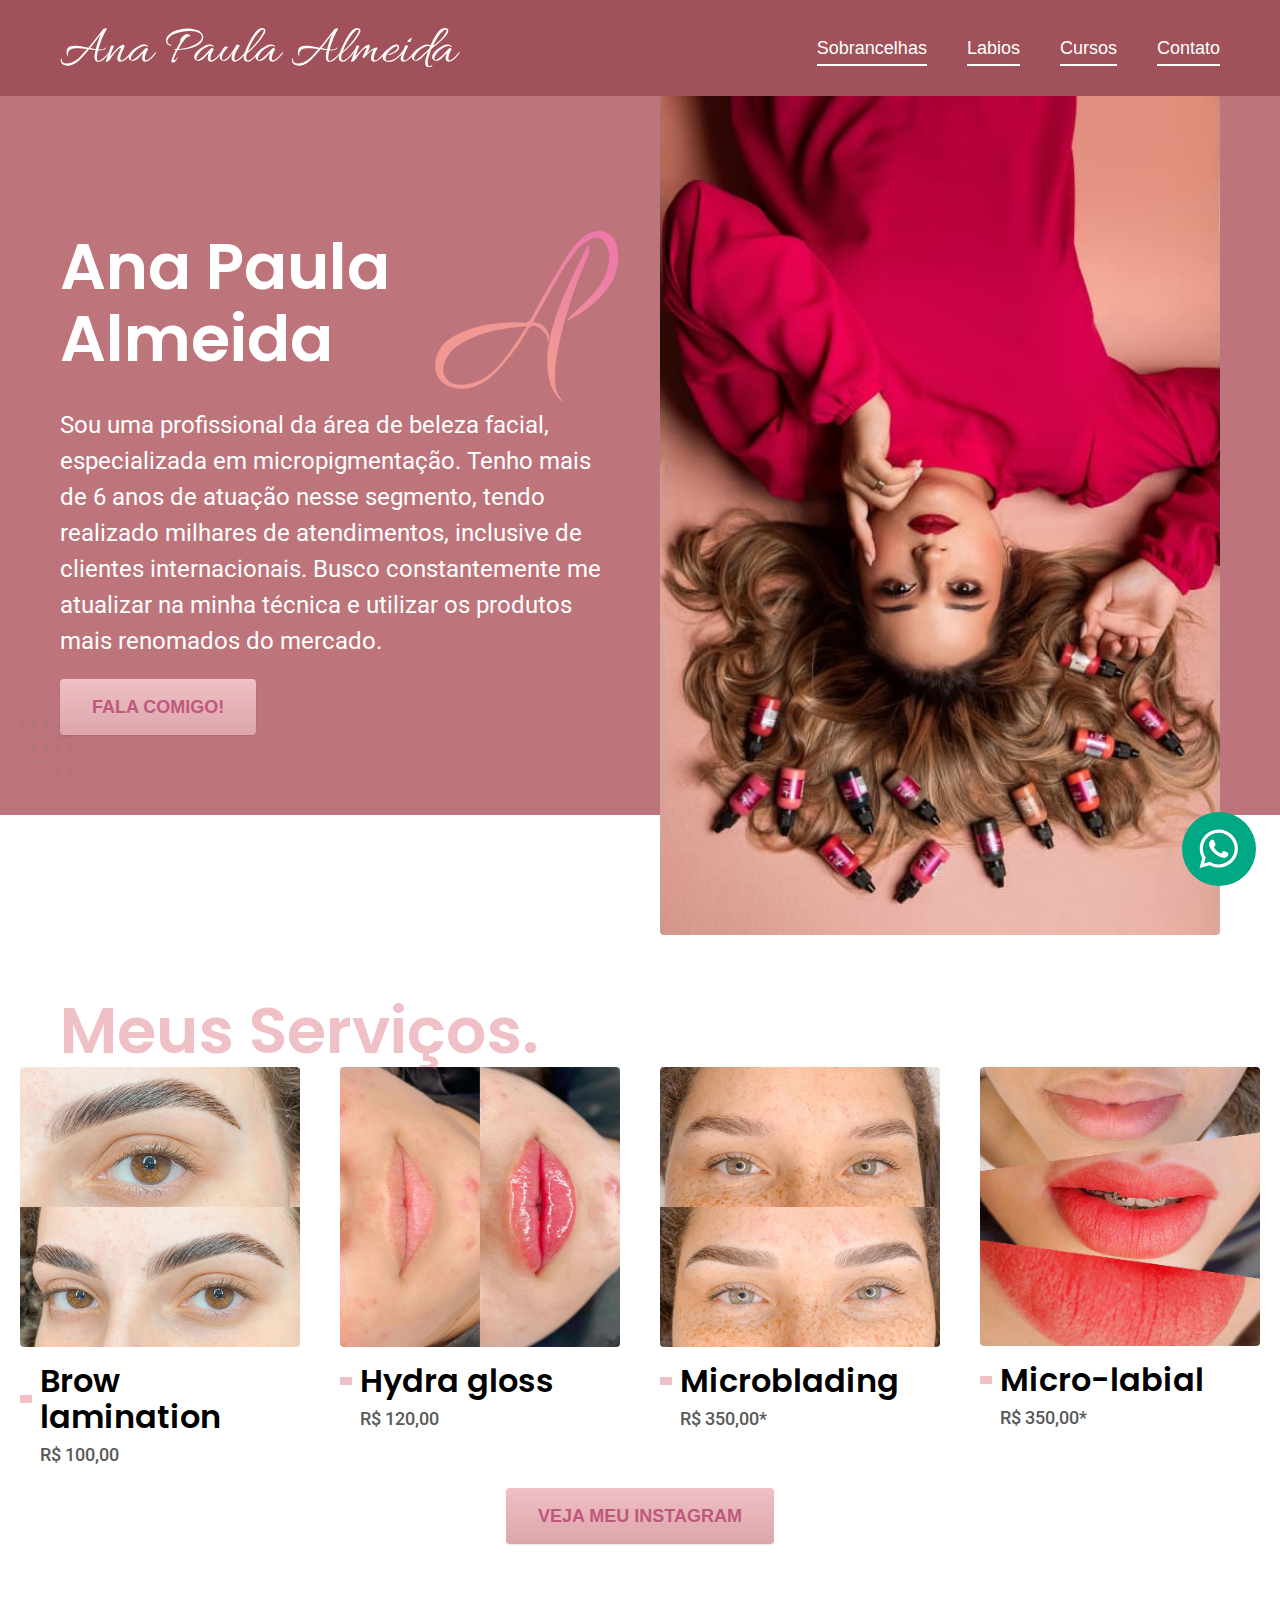
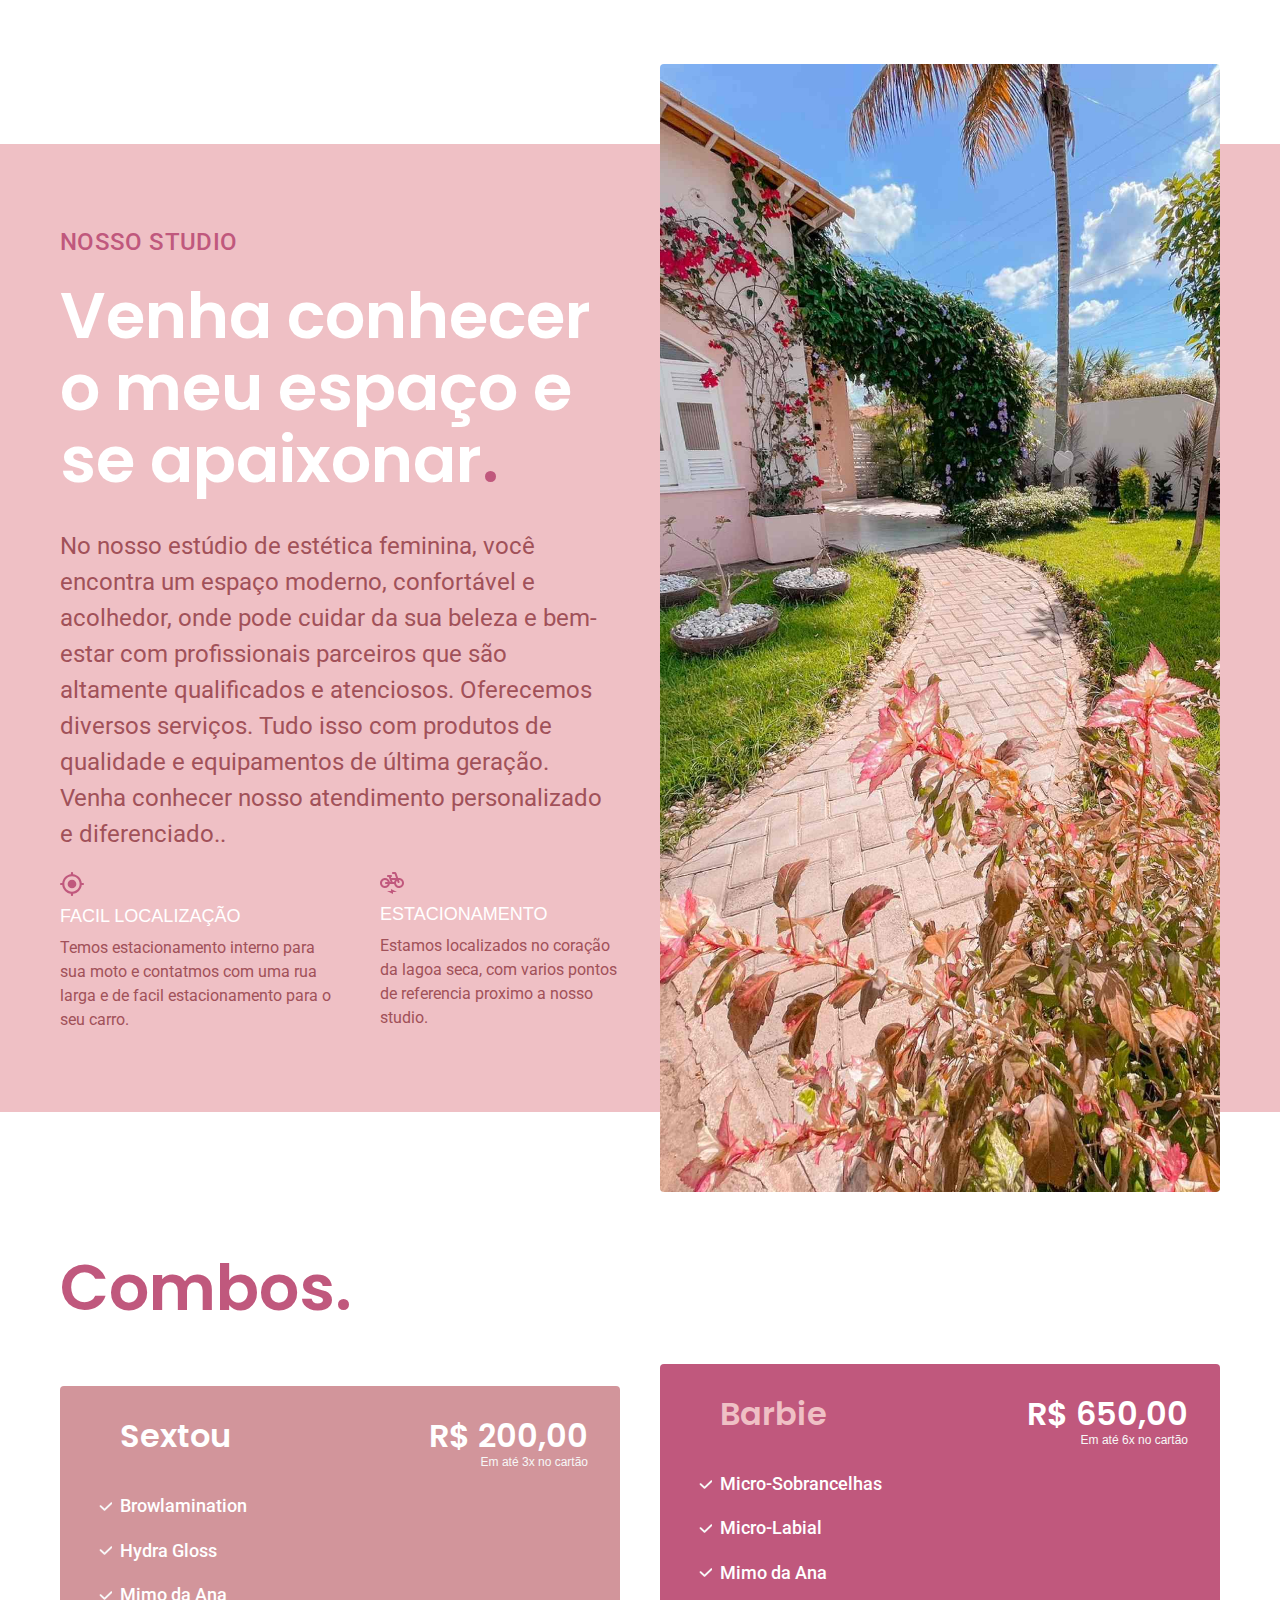
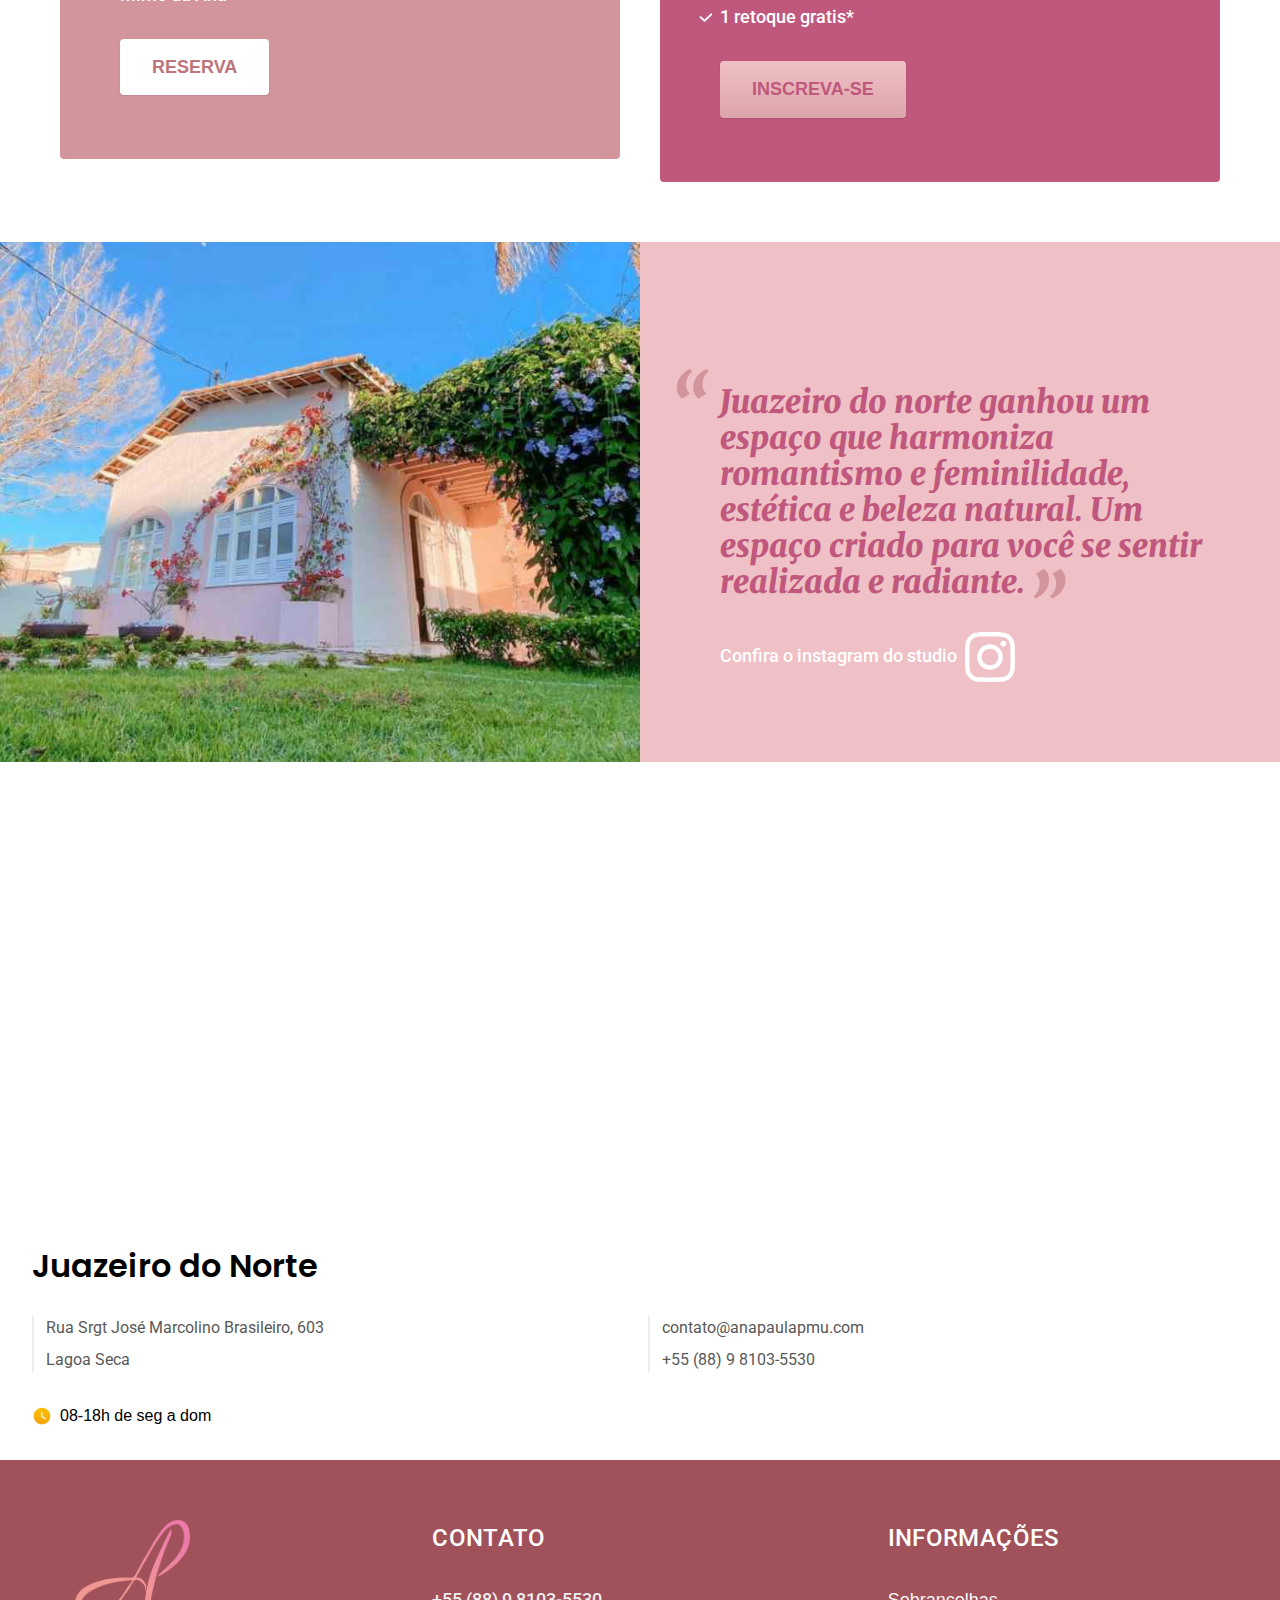
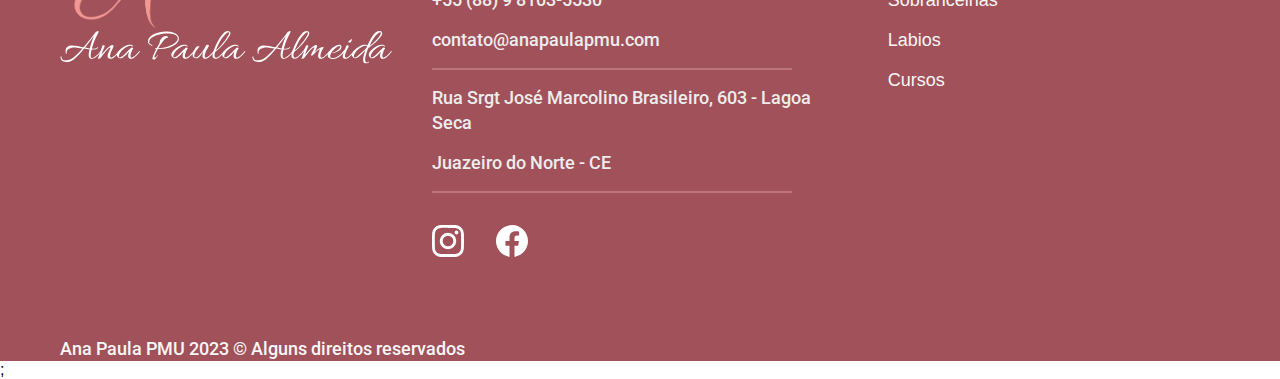
==== index.html @ c2f1a5bd "correção ortografica" ====
<!DOCTYPE html>
<html lang="pt-br">

<head>
    <meta charset="UTF-8">
    <meta name="viewport" content="width=device-width, initial-scale=1.0">
    <title>Ana Paula | PMU ARTIST</title>
    <meta name="description" content="Profissional de estetica e micropgimentação">


    <!-- estilos -->
    <link rel="shortcut icon" href="./logo2.png" type="image/x-icon">
    <link rel="preload" href="./css/style.css" as="style">
    <link rel="stylesheet" href="./css/style.css">

    <script>document.documentElement.classList.add('js')</script>
</head>

<body id="home">
    <header class="header-bg">
        <div class="header interface">
            <a href="./">
                <img src="./img/ana-paula-almeida.svg" width="400" height="100" alt="logo">
            </a>

            <nav aria-label="primaria">
                <ul class="header-menu font-1-m cor-0">
                    <li><a href="./">Sobrancelhas</a></li>
                    <li><a href="./">Labios</a></li>
                    <li><a href="./">Cursos</a></li>
                    <li><a href="./">Contato</a></li>
                </ul>
            </nav>
        </div>
    </header>

    <main class="introducao-bg">
        <div class="introducao interface">
            <div class="introducao-conteudo">
                <div class="container-h1-logo">
                    <h1 class="font-1-xxl .fadeInDown" data-anime="200">Ana Paula Almeida</h1>
                    <div class="logo-introducao">
                        <img src="./img/fotos/logo2.png" width="136" height="32" alt="logo">
                    </div>
                </div>
                <p class="font-2-l .fadeInDown" data-anime="400">Sou uma profissional da área de beleza facial,
                    especializada em micropigmentação. Tenho mais de 6 anos de atuação nesse segmento, tendo realizado
                    milhares de atendimentos, inclusive de clientes internacionais. Busco constantemente me atualizar na
                    minha técnica e utilizar os produtos mais renomados do mercado.</p>
                <a class="btn-style-1 .fadeInDown"
                    href="https://api.whatsapp.com/send?phone=+5588981035530&text=Olá%2C+Ana%21%0A%0AGostaria+de+saber+sobre..."
                    target="_blank" data-anime="600">Fala Comigo!</a>
            </div>
            <picture data-anime="800" class=".fadeInDown">

                <img src="img/fotos/img-intro.jpg" alt="bicicleta preta" width="1280" height="1600">
            </picture>
        </div>
    </main>

    <article class="bicicletas-lista">
        <h2 class="font-1-xxl interface cor-p1">Meus Serviços.</h2>

        <ul class="bicicletas-lista-items">
            <li>
                <a href="./bicicletas/magic.html">
                    <img src="./img/serviços/brow-lamination.jpg" width="920" height="1040"
                        alt="procedimento brow lamination">
                    <h3 class="font-1-xl">Brow lamination</h3>
                    <span class="font-2-m cor-8">R$ 100,00</span>
                </a>
            </li>
            <li>
                <a href="./bicicletas/nimbus.html">
                    <img src="./img/serviços/hydra-gloss.jpg" width="920" height="1040" alt="procedimento hydra-gloss">
                    <h3 class="font-1-xl">Hydra gloss</h3>
                    <span class="font-2-m cor-8">R$ 120,00</span>
                </a>
            </li>
            <li>
                <a href="./bicicletas/nebula.html">
                    <img src="./img/serviços/micro-sobrancelhas.jpg" width="920" height="1040"
                        alt="procedimento micro-sobrancelhas">
                    <h3 class="font-1-xl">Microblading</h3>
                    <span class="font-2-m cor-8">R$ 350,00*</span>
                </a>
            </li>
            <li>
                <a href="./bicicletas/nebula.html">
                    <img src="./img/serviços/micro-labial.jpg" width="920" height="1040"
                        alt="procedimento micro-labial">
                    <h3 class="font-1-xl">Micro-labial</h3>
                    <span class="font-2-m cor-8">R$ 350,00*</span>
                </a>
            </li>
        </ul>
        <a class="btn-style-1 .fadeInDown interface"
        href="https://www.instagram.com/anapaula_pmu_artist/"
        target="_blank" data-anime="600">Veja meu instagram</a>

    </article>

    <article class="espaco-bg">
        <div class="espaco interface">
            <div class="espaco-conteudo">
                <span class="font-2-l-b cor-p5">NOSSO STUDIO</span>
                <h2 class="font-1-xxl cor-0">Venha conhecer o meu espaço e se apaixonar<span class="cor-p5">.</span>
                </h2>
                <p class="font-2-l cor-p4">No nosso estúdio de estética feminina, você encontra um espaço moderno,
                    confortável e acolhedor, onde pode cuidar da sua beleza e bem-estar com profissionais parceiros que
                    são altamente qualificados e atenciosos. Oferecemos diversos serviços. Tudo isso com produtos de
                    qualidade e equipamentos de última geração. Venha conhecer nosso atendimento personalizado e
                    diferenciado..</p>

                <div class="espaco-vantagens">
                    <div>
                        <img src="img/icones/estacionamento.svg" width="24" height="24" alt="">
                        <h3 class="font-1-m cor-0">FACIL LOCALIZAÇÃO</h3>
                        <p class="font-2-s cor-p4">Temos estacionamento interno para sua moto e contatmos com uma rua
                            larga e de facil estacionamento para o seu carro.</p>
                    </div>
                    <div>
                        <img src="img/icones/localizacao.svg" width="24" height="24" alt="">
                        <h3 class="font-1-m cor-0">ESTACIONAMENTO</h3>
                        <p class="font-2-s cor-p4">Estamos localizados no coração da lagoa seca, com varios pontos de
                            referencia proximo a nosso studio.</p>
                    </div>
                </div>
            </div>

            <div class="espaco-img">
                <img src="./img/fotos/espaco.jpg" width="1200" height="1920" alt="">
            </div>
        </div>

    </article>


    <article class="">
        <div class="combos interface">
            <h2 class="font-1-xxl cor-p5">Combos.</h2>
            <div class="combos-item-1">
                <h3 class="font-1-xl cor-0">Sextou</h3>
                <span class="font-1-xl cor-0">R$ 200,00 <span class="font-1-xs cor-1">Em até 3x no cartão</span></span>
                <ul class="font-2-m cor-0">
                    <li>Browlamination</li>
                    <li>Hydra Gloss</li>
                    <li>Mimo da Ana</li>

                </ul>
                <a class="btn-style-2"
                    href="https://api.whatsapp.com/send?phone=+5588981035530&text=Oi%2C+Ana%21%0A%0AGostaria+de+reserva+o+combo+Sextou%21"
                    target="_blank">Reserva</a>
            </div>
            <div class="combos-item-2">
                <h3 class="font-1-xl cor-p1">Barbie</h3>
                <span class="font-1-xl cor-0">R$ 650,00 <span class="font-1-xs cor-1">Em até 6x no cartão</span></span>
                <ul class="font-2-m cor-0">
                    <li>Micro-Sobrancelhas</li>
                    <li>Micro-Labial</li>
                    <li>Mimo da Ana</li>
                    <li>1 retoque gratis*</li>

                </ul>
                <a class="btn-style-1" href="./orcamento.html">Inscreva-se</a>
            </div>
        </div>
    </article>

    <section class="studio" aria-label="studio">
        <div>
            <img src="./img/fotos/studio.jpg" width="1560" height="1360" alt="Casa rosa">
        </div>
        <div class="studio-conteudo">
            <blockquote class="font-1-xl cor-p5">
                <p>Juazeiro do norte ganhou um espaço que harmoniza romantismo e feminilidade, estética e beleza
                    natural. Um espaço criado para você se sentir realizada e radiante.
                </p>
                <div class="rede-social-do-estudio">
                    <span class="font-2-m cor-0">Confira o instagram do studio</span>
                    <a href="https://www.instagram.com/anapaula.beauty.studio/" target="_blank">
                        <img src="img/redes/instagram.svg" width="32" height="32" alt="">

                    </a>

                </div>
            </blockquote>
        </div>
    </section>

    <div class="localizacao">
        <iframe
            src="https://www.google.com/maps/embed?pb=!1m18!1m12!1m3!1d3957.947407313381!2d-39.32941671453021!3d-7.246826180751166!2m3!1f0!2f0!3f0!3m2!1i1024!2i768!4f13.1!3m3!1m2!1s0x7a182728729c78d%3A0x4cdc9a3bdfa60a88!2sCenter%20Miss%20Belle!5e0!3m2!1spt-BR!2sbr!4v1701208913559!5m2!1spt-BR!2sbr"
            width="100%" height="450" style="border:0;" allowfullscreen="" loading="lazy"
            referrerpolicy="no-referrer-when-downgrade"></iframe>
        <div class="lojas-conteudo">
            <h3 class="font-1-xl">Juazeiro do Norte</h3>
            <div class="lojas-dados font-2-s cor-8">
                <p>Rua Srgt José Marcolino Brasileiro, 603</p>
                <p>Lagoa Seca</p>
            </div>
            <div class="lojas-dados font-2-s cor-8">
                <a href="mailto:contato@anapaulapmu.com">contato@anapaulapmu.com</a>
                <a href="tel:+558898103-5530">+55 (88) 9 8103-5530</a>
            </div>
            <p class="loja-horario font-1-s"><img src="./img/icones/horario.svg" width="20" height="20" alt="">08-18h de
                seg a dom</p>
        </div>
    </div>


    <footer class="footer-bg">
        <div class="footer interface">
            <div>
                <img src="./img/fotos/logo2.png" width="136" height="32" alt="logo">

                <img src="./img/ana-paula-almeida.svg" width="400" height="100" alt="logo">

            </div>
            <div class="footer-contato">
                <h3 class="font-2-l-b cor-0">Contato</h3>
                <ul class="font-2-m cor-2">
                    <li><a href="tel:+558898103-5530">+55 (88) 9 8103-5530</a></li>
                    <li><a href="mailto:contato@anapaulapmu.com">contato@anapaulapmu.com</a></li>
                    <li>Rua Srgt José Marcolino Brasileiro, 603 - Lagoa Seca</li>
                    <li>Juazeiro do Norte - CE</li>
                </ul>
                <div class="footer-redes">
                    <a href="https://www.instagram.com/anapaula_pmu_artist/">
                        <img src="img/redes/instagram.svg" width="32" height="32" alt="">
                    </a>
                    <a href="/">
                        <img src="img/redes/facebook.svg" width="32" height="32" alt="">
                    </a>

                </div>
            </div>
            <div class="footer-informacoes">
                <h3 class="font-2-l-b cor-0">Informações</h3>
                <nav>
                    <ul class="font-1-m cor-1">
                        <li><a href="./">Sobrancelhas</a></li>
                        <li><a href="./">Labios</a></li>
                        <li><a href="./">Cursos</a></li>
                    </ul>
                </nav>
            </div>
            <p class=" footer-copy font-2-m cor-1">Ana Paula PMU 2023 © Alguns direitos reservados</p>
        </div>
    </footer>

    <a href="https://api.whatsapp.com/send?phone=+5588981035530&text=Olá%2C+Ana%21%0A%0AGostaria+de+saber+sobre..." class="btn-whatsapp" target="_blank">
        <img src="./img/icones/whatssapp.svg" alt="icone do whatssapp">
        <span class="tooltip-text">Agende seu horário!</span>
    </a>


    <script src="./js/plugins/simple-anime.js"></script>;
    <script src="./js/script.js"></script>
</body>

</html>
---- css/style.css ----
/* fontes */
@import url('https://fonts.googleapis.com/css2?family=Merriweather:ital,wght@1,900&display=swap');
@import url('https://fonts.googleapis.com/css2?family=Poppins:wght@400;500;600;700&family=Roboto:wght@400;500;700;900&display=swap');
@import "utilidades/tipo-grafia.css";
/* folhas de estilos */

/* ------global------- */
@import "./global/global.css";
@import "./global/header.css";
@import "global/footer.css";

/* ------utilidades------- */
@import "./utilidades/cores.css";
@import "./utilidades/componentes.css";
@import "./utilidades/titulos-pg-internas.css";
@import "./utilidades/formulario.css";
@import "./utilidades/animacao.css";

/* -----home------- */
@import "./home/introducao.css";
@import "./home/espaco.css";
@import "./home/studio.css";


/* -----bicicletas---- */
@import "./bicicletas/bicicletas-lista.css";
@import "./bicicletas/biciletas.css";

/* -----bicicleta ----- */
@import "./bicicleta/bicicleta.css";
@import "./bicicleta/seguro.css";

/*------ contato -----*/
@import "./contato/contato.css";
@import "./contato/lojas.css";

/* ------ combos ----- */
@import "./combos/combos.css";
@import "./combos/vantagens.css";
@import "./combos/perguntas.css";

/* ---temos---- */
@import "./termos/termos.css";

/* -----orçamento------ */
@import "./orcamento/orcamento.css";

/* -------------------------------------------------------- */
---- css/style.css ----
/* fontes */
@import url('https://fonts.googleapis.com/css2?family=Merriweather:ital,wght@1,900&display=swap');
@import url('https://fonts.googleapis.com/css2?family=Poppins:wght@400;500;600;700&family=Roboto:wght@400;500;700;900&display=swap');
@import "utilidades/tipo-grafia.css";
/* folhas de estilos */

/* ------global------- */
@import "./global/global.css";
@import "./global/header.css";
@import "global/footer.css";

/* ------utilidades------- */
@import "./utilidades/cores.css";
@import "./utilidades/componentes.css";
@import "./utilidades/titulos-pg-internas.css";
@import "./utilidades/formulario.css";
@import "./utilidades/animacao.css";

/* -----home------- */
@import "./home/introducao.css";
@import "./home/espaco.css";
@import "./home/studio.css";


/* -----bicicletas---- */
@import "./bicicletas/bicicletas-lista.css";
@import "./bicicletas/biciletas.css";

/* -----bicicleta ----- */
@import "./bicicleta/bicicleta.css";
@import "./bicicleta/seguro.css";

/*------ contato -----*/
@import "./contato/contato.css";
@import "./contato/lojas.css";

/* ------ combos ----- */
@import "./combos/combos.css";
@import "./combos/vantagens.css";
@import "./combos/perguntas.css";

/* ---temos---- */
@import "./termos/termos.css";

/* -----orçamento------ */
@import "./orcamento/orcamento.css";

/* -------------------------------------------------------- */
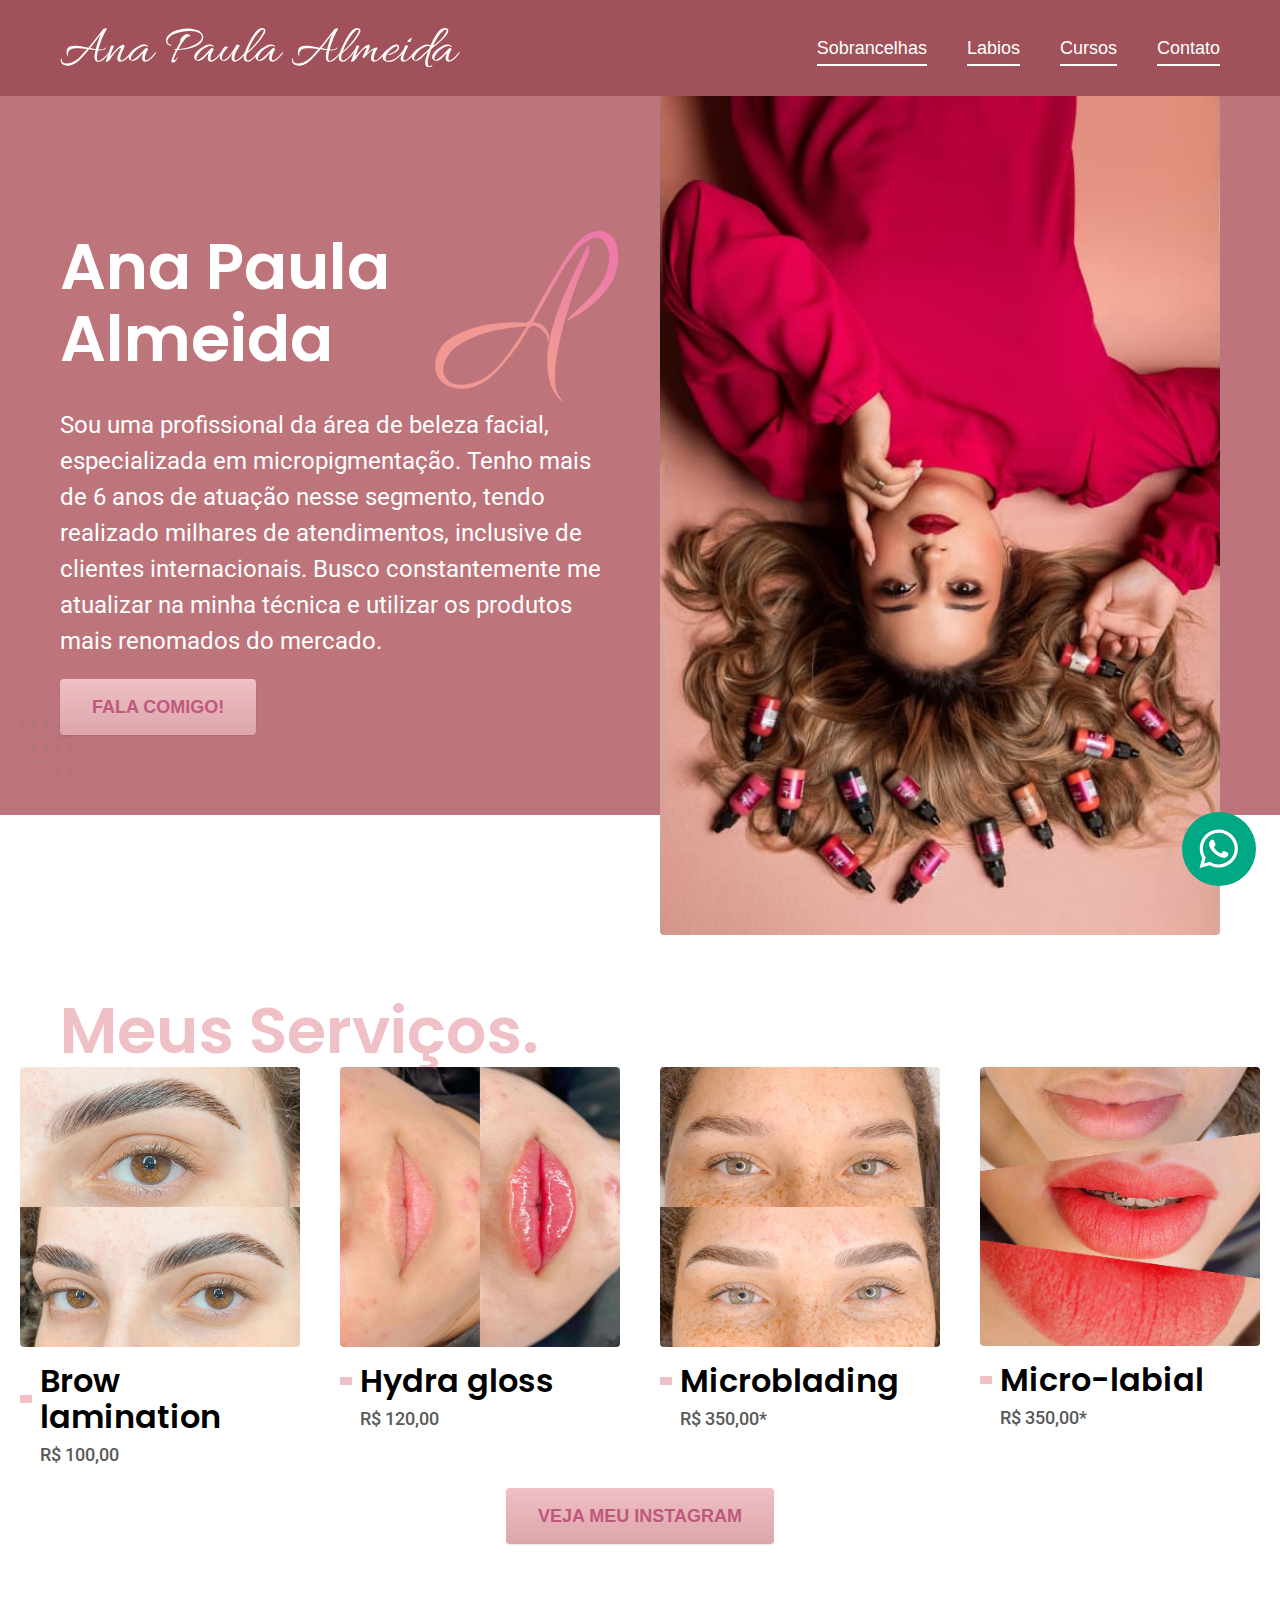
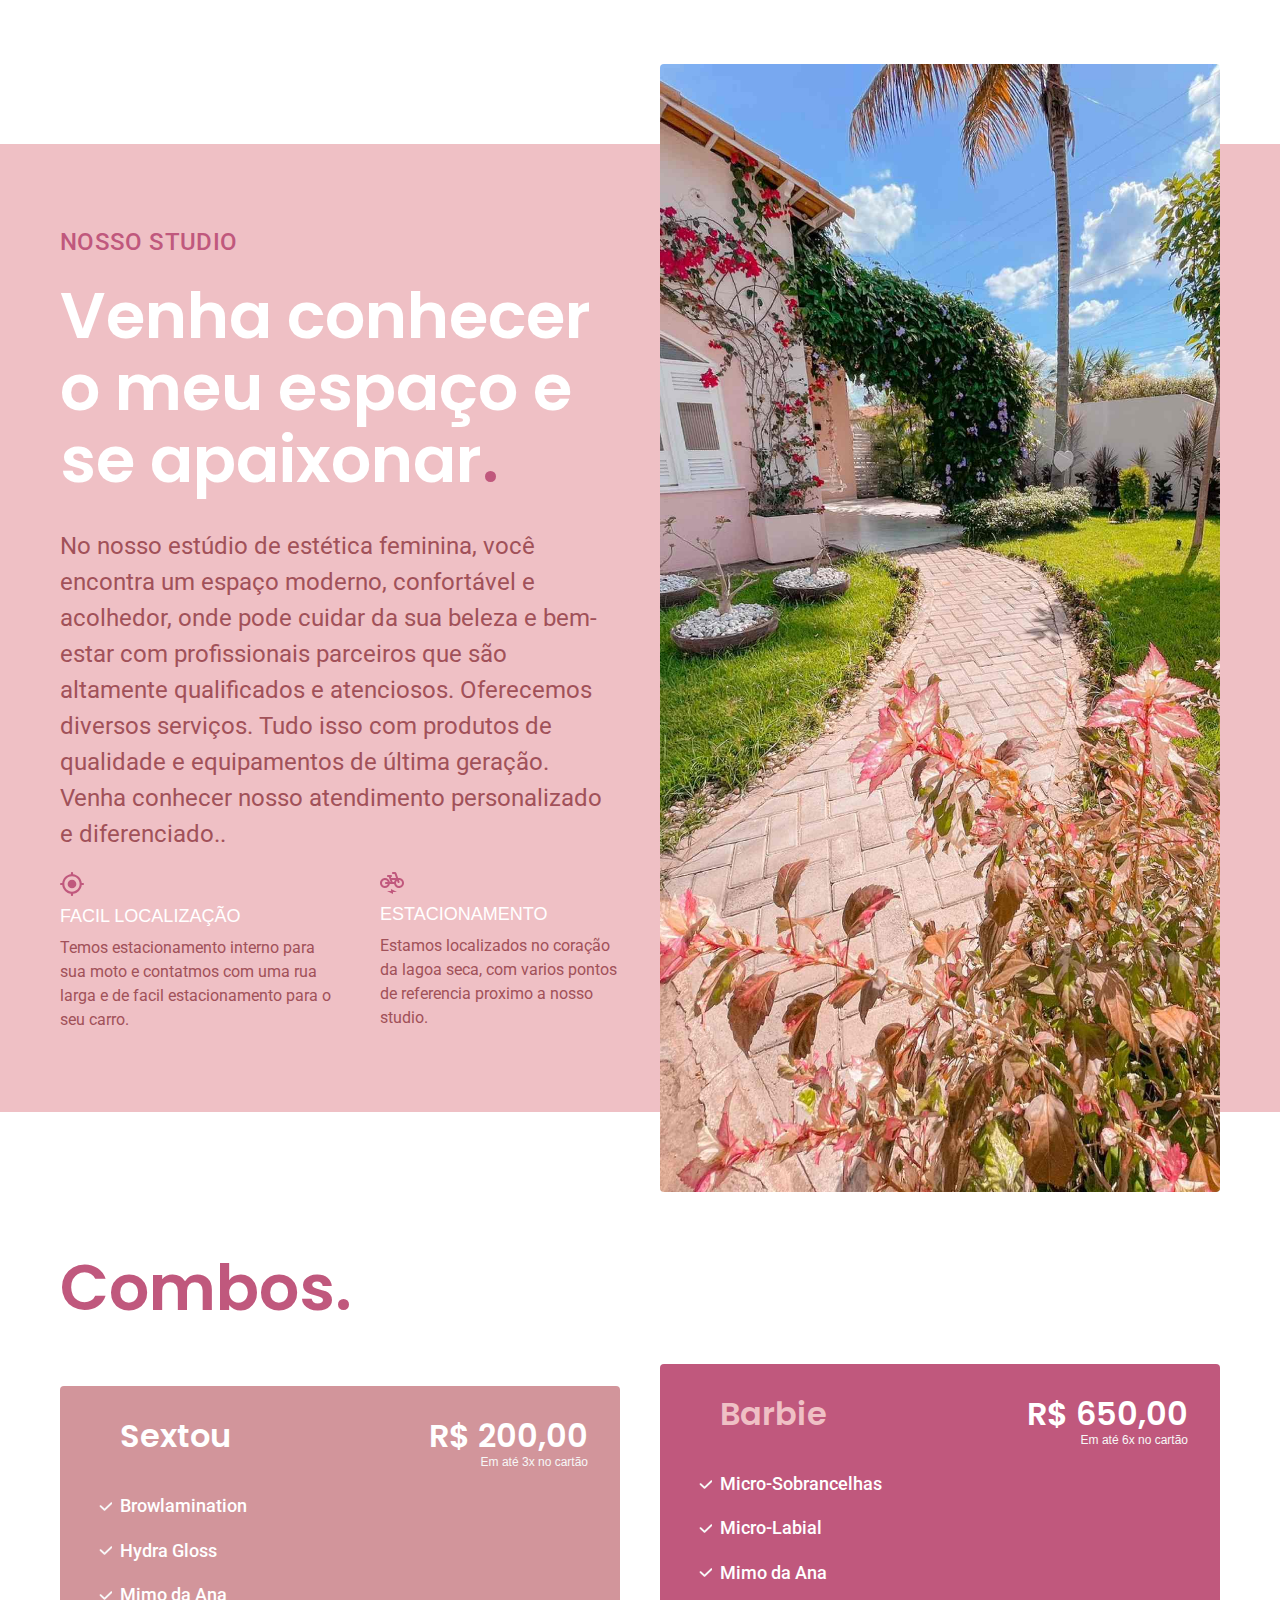
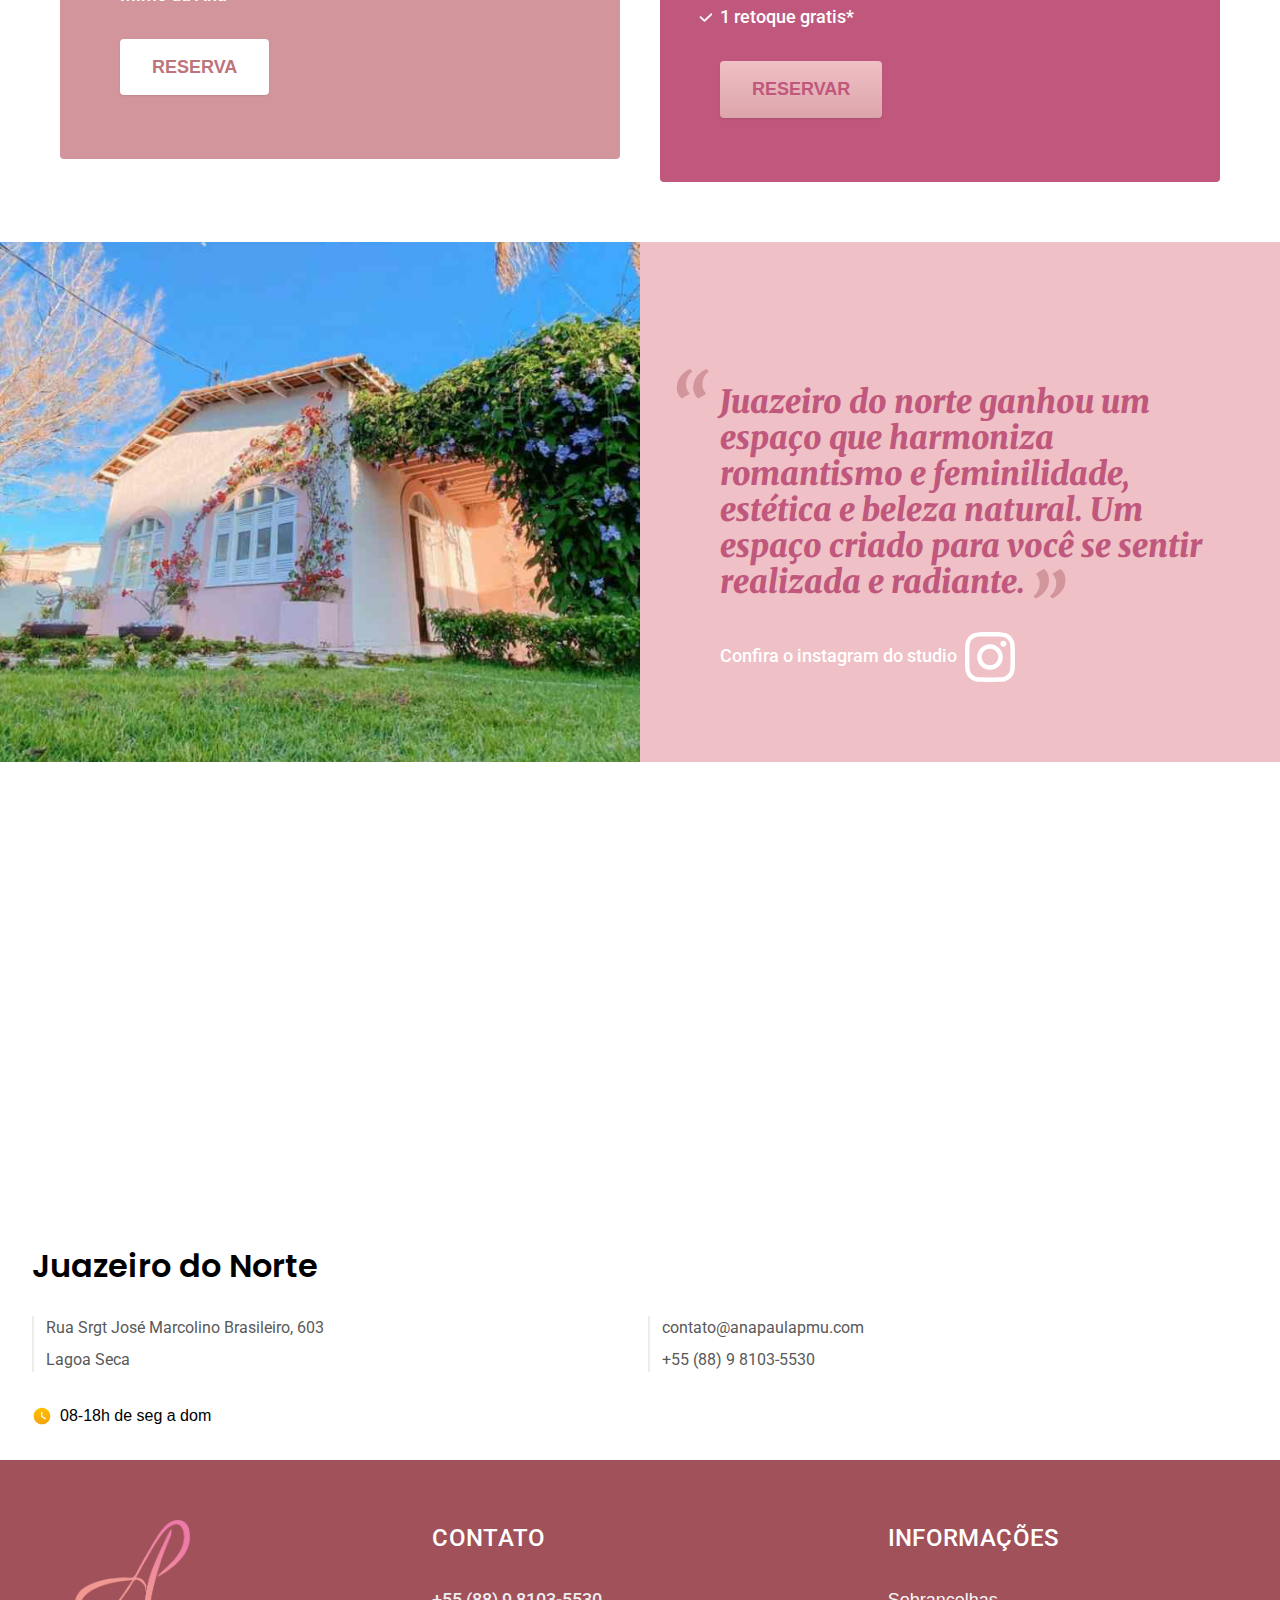
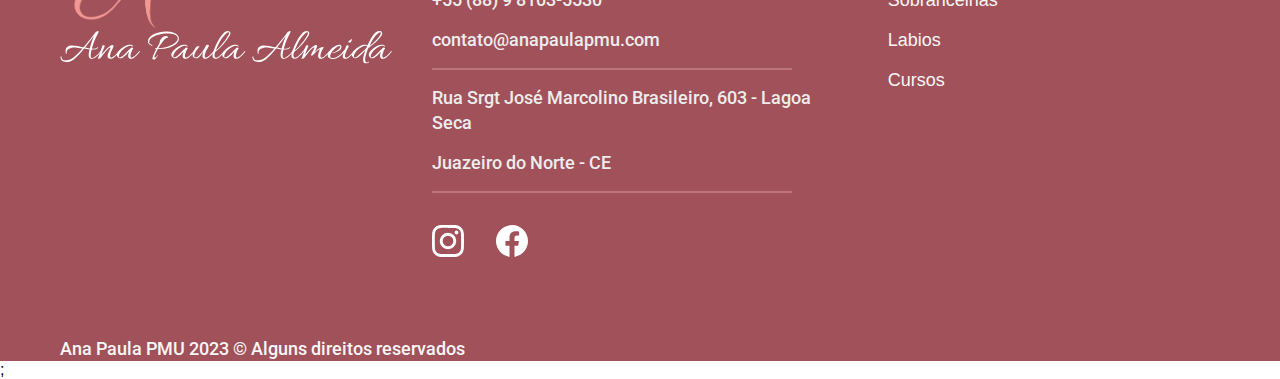
==== commit 552c282b: "correção de texto" ====
--- a/index.html
+++ b/index.html
@@ -162,7 +162,7 @@
                     <li>1 retoque gratis*</li>
 
                 </ul>
-                <a class="btn-style-1" href="./orcamento.html">Inscreva-se</a>
+                <a class="btn-style-1" href="./orcamento.html">RESERVAR</a>
             </div>
         </div>
     </article>
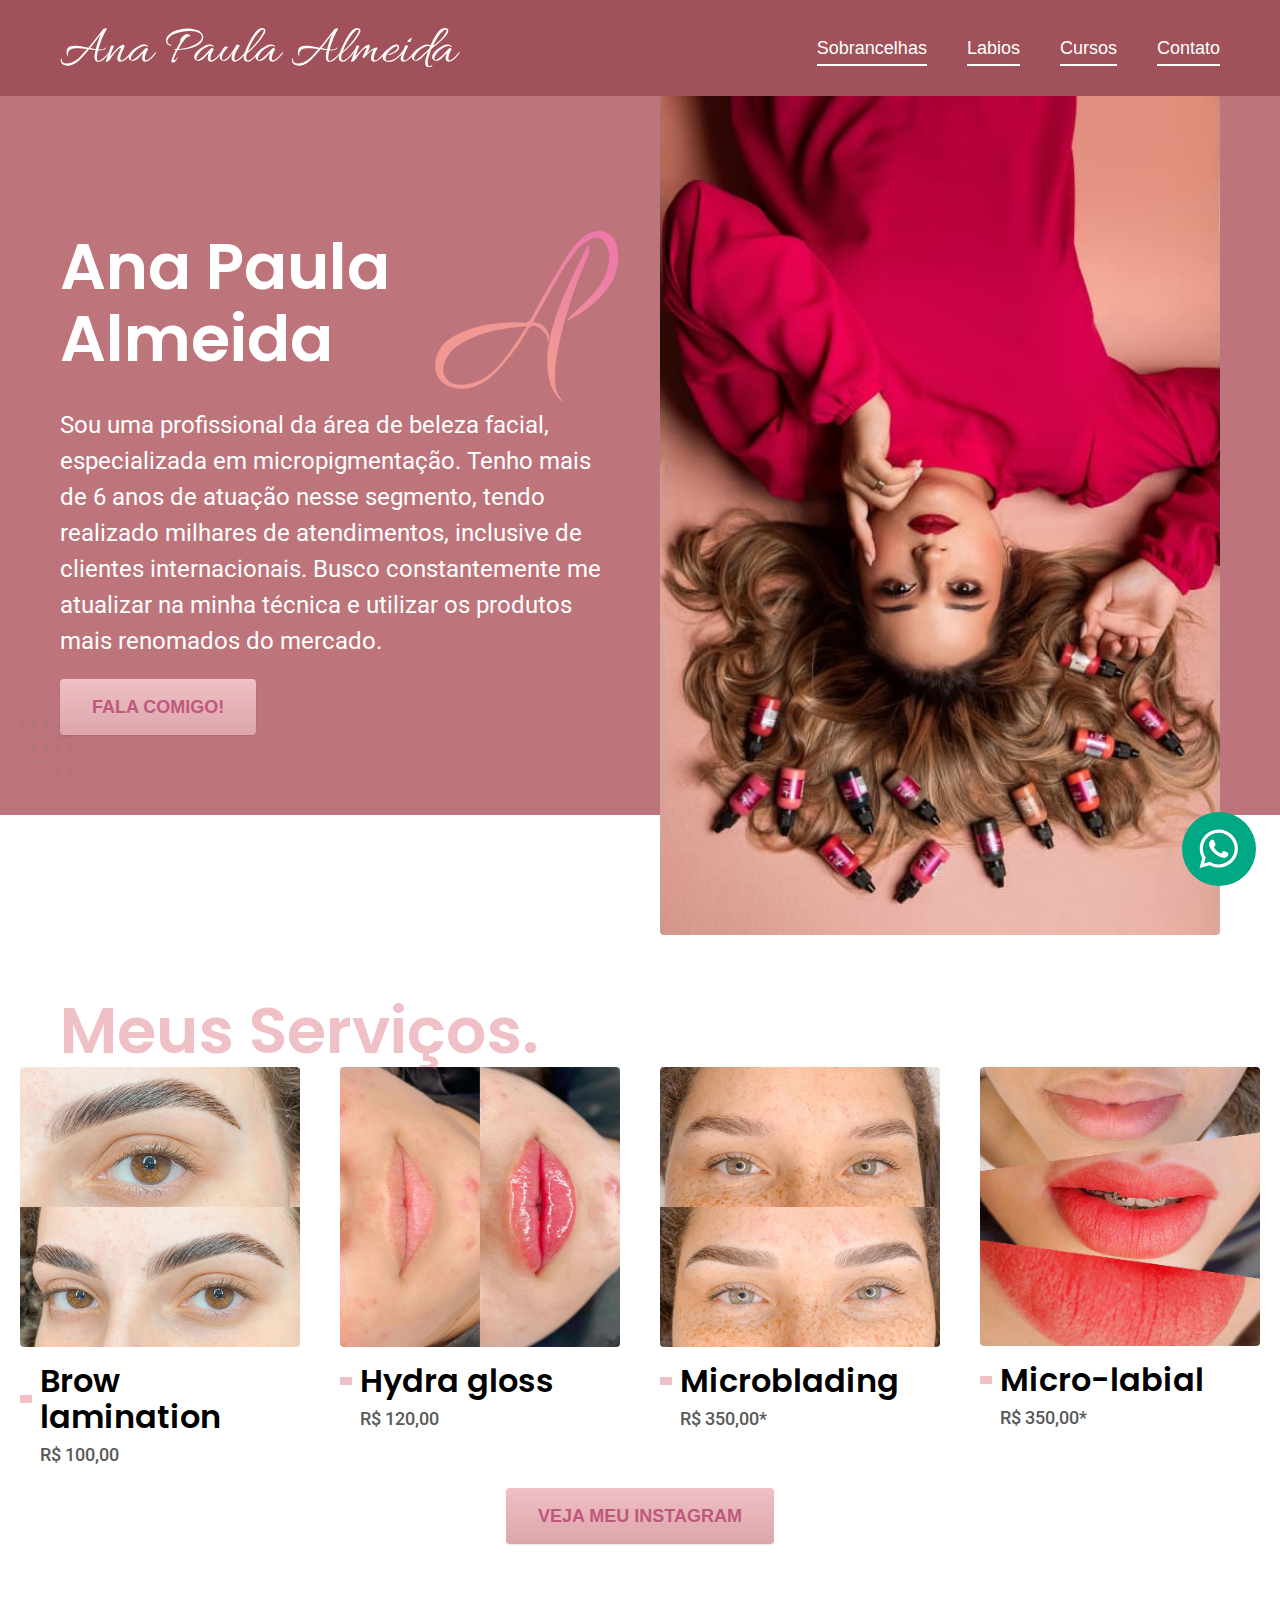
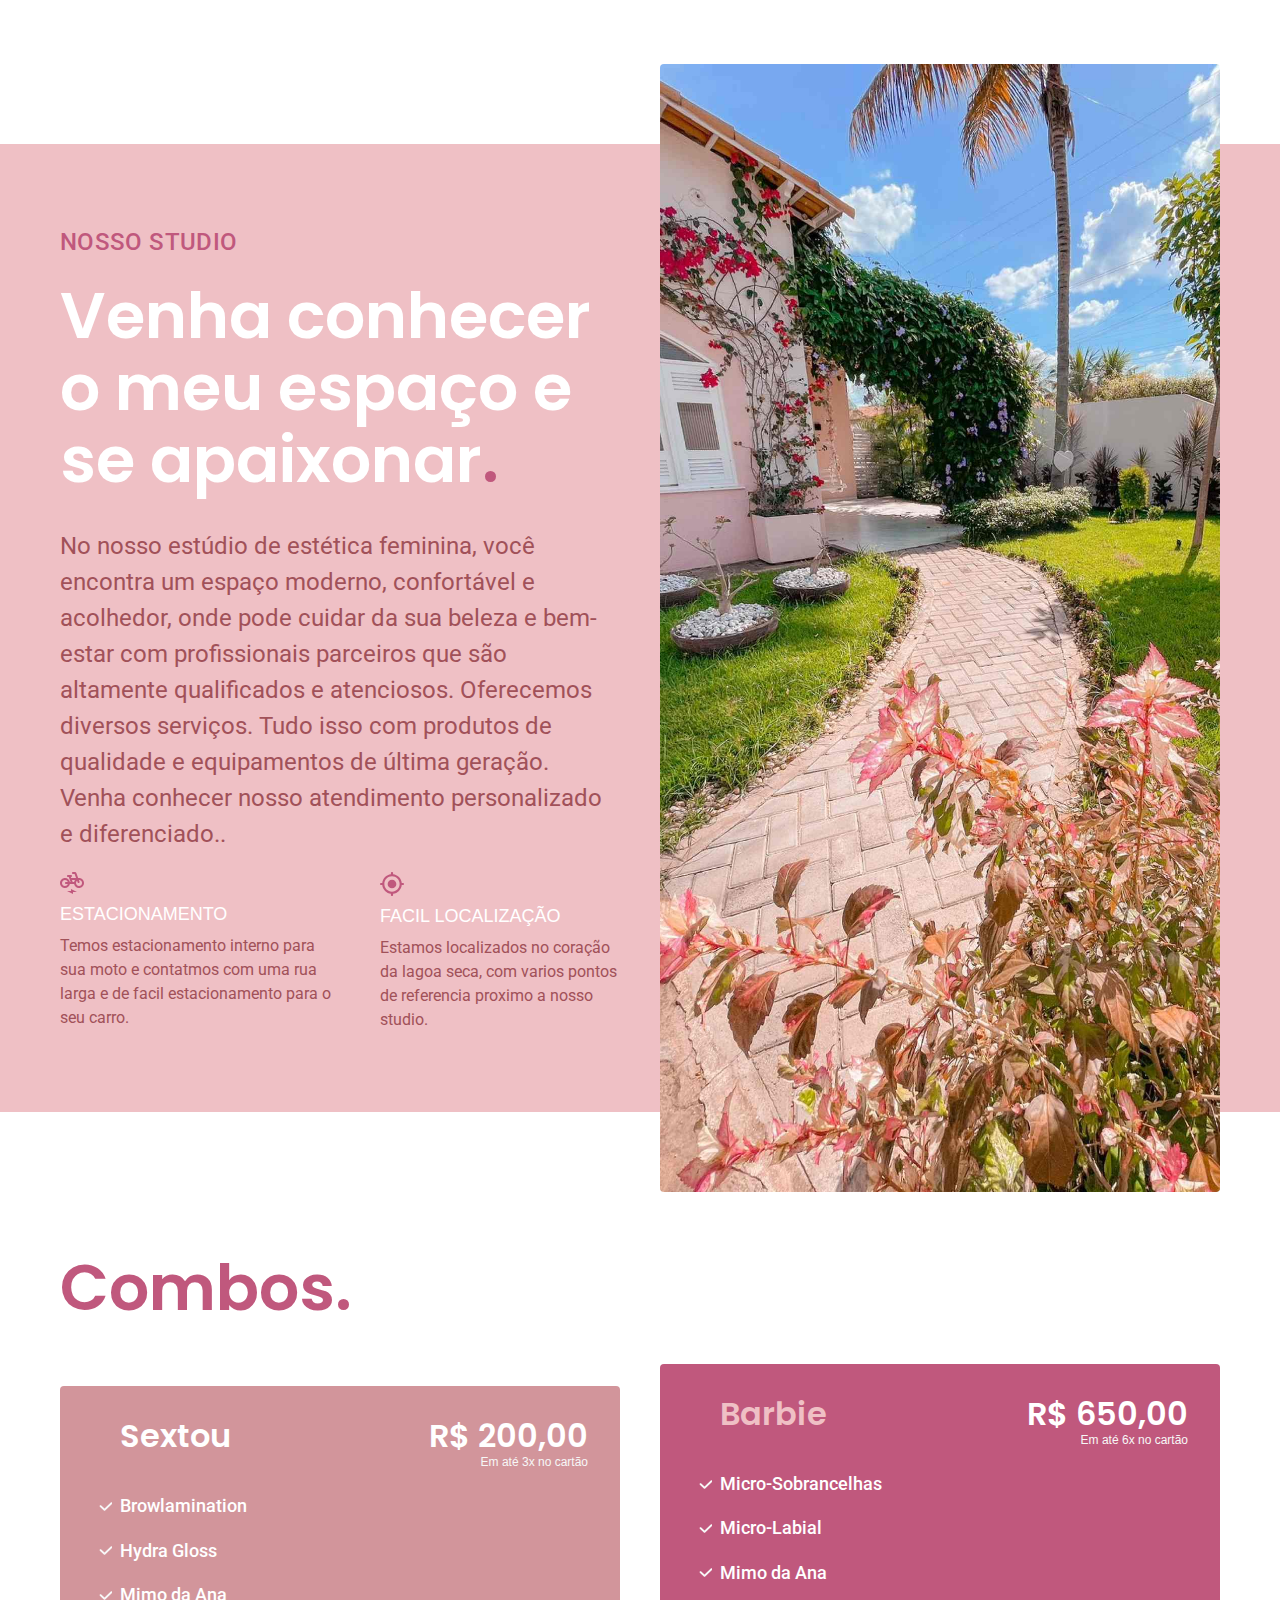
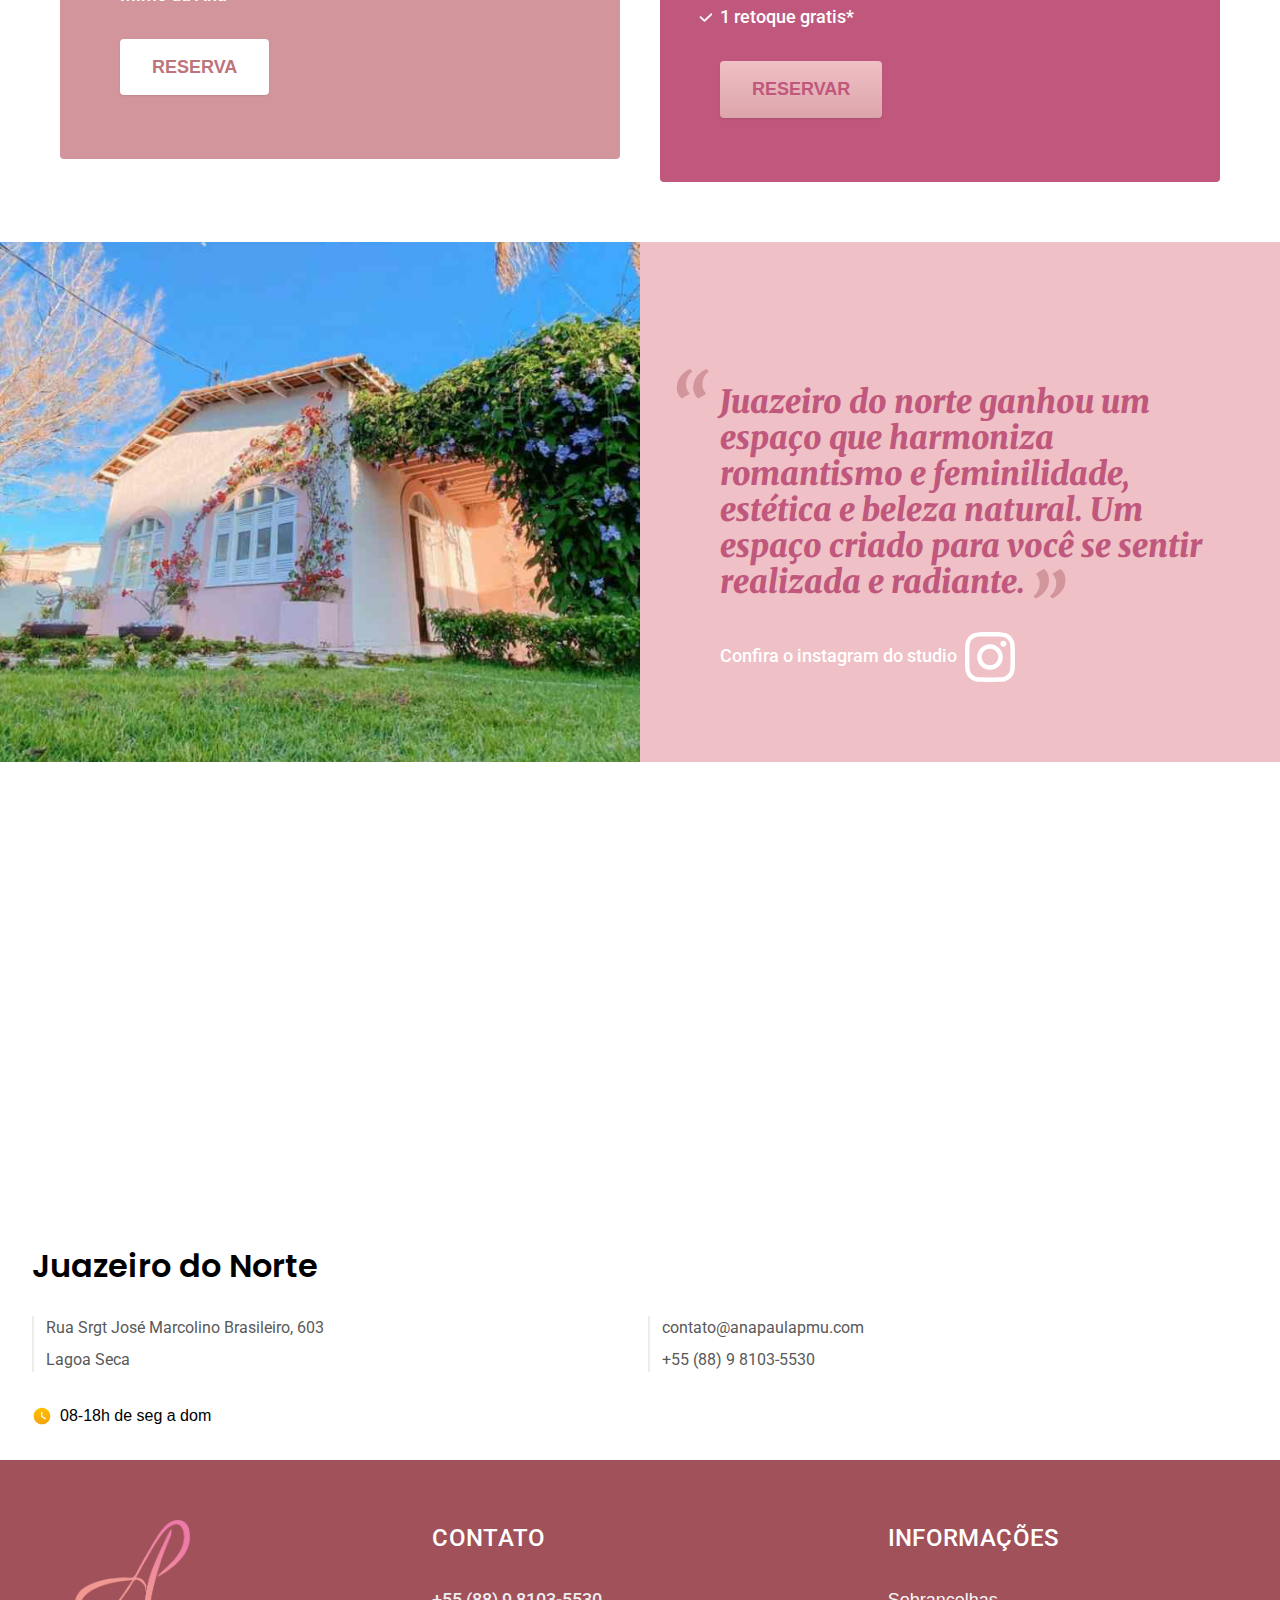
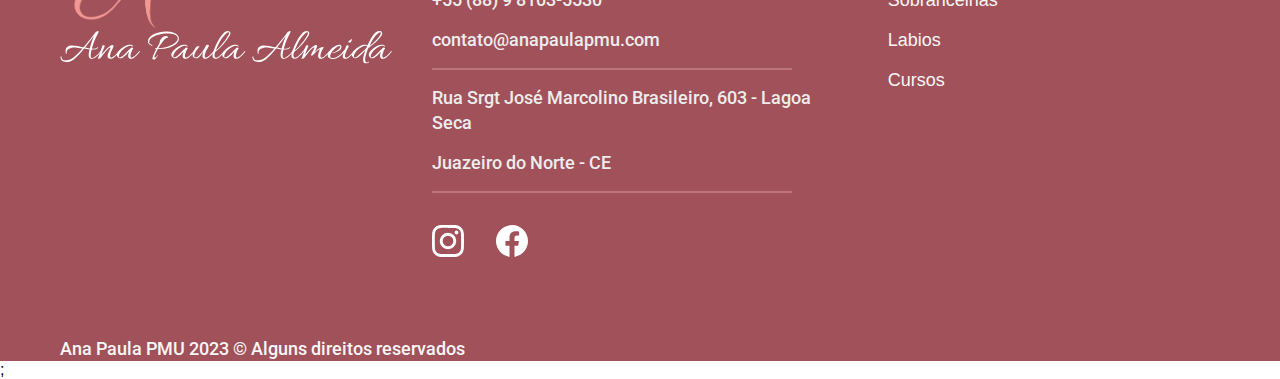
==== commit 17bb1253: "correção nos icones" ====
--- a/index.html
+++ b/index.html
@@ -114,14 +114,14 @@
 
                 <div class="espaco-vantagens">
                     <div>
-                        <img src="img/icones/estacionamento.svg" width="24" height="24" alt="">
-                        <h3 class="font-1-m cor-0">FACIL LOCALIZAÇÃO</h3>
+                        <img src="img/icones/localizacao.svg" width="24" height="24" alt="">
+                        <h3 class="font-1-m cor-0">ESTACIONAMENTO</h3>
                         <p class="font-2-s cor-p4">Temos estacionamento interno para sua moto e contatmos com uma rua
                             larga e de facil estacionamento para o seu carro.</p>
                     </div>
                     <div>
-                        <img src="img/icones/localizacao.svg" width="24" height="24" alt="">
-                        <h3 class="font-1-m cor-0">ESTACIONAMENTO</h3>
+                        <img src="img/icones/estacionamento.svg" width="24" height="24" alt="">
+                        <h3 class="font-1-m cor-0">FACIL LOCALIZAÇÃO</h3>
                         <p class="font-2-s cor-p4">Estamos localizados no coração da lagoa seca, com varios pontos de
                             referencia proximo a nosso studio.</p>
                     </div>
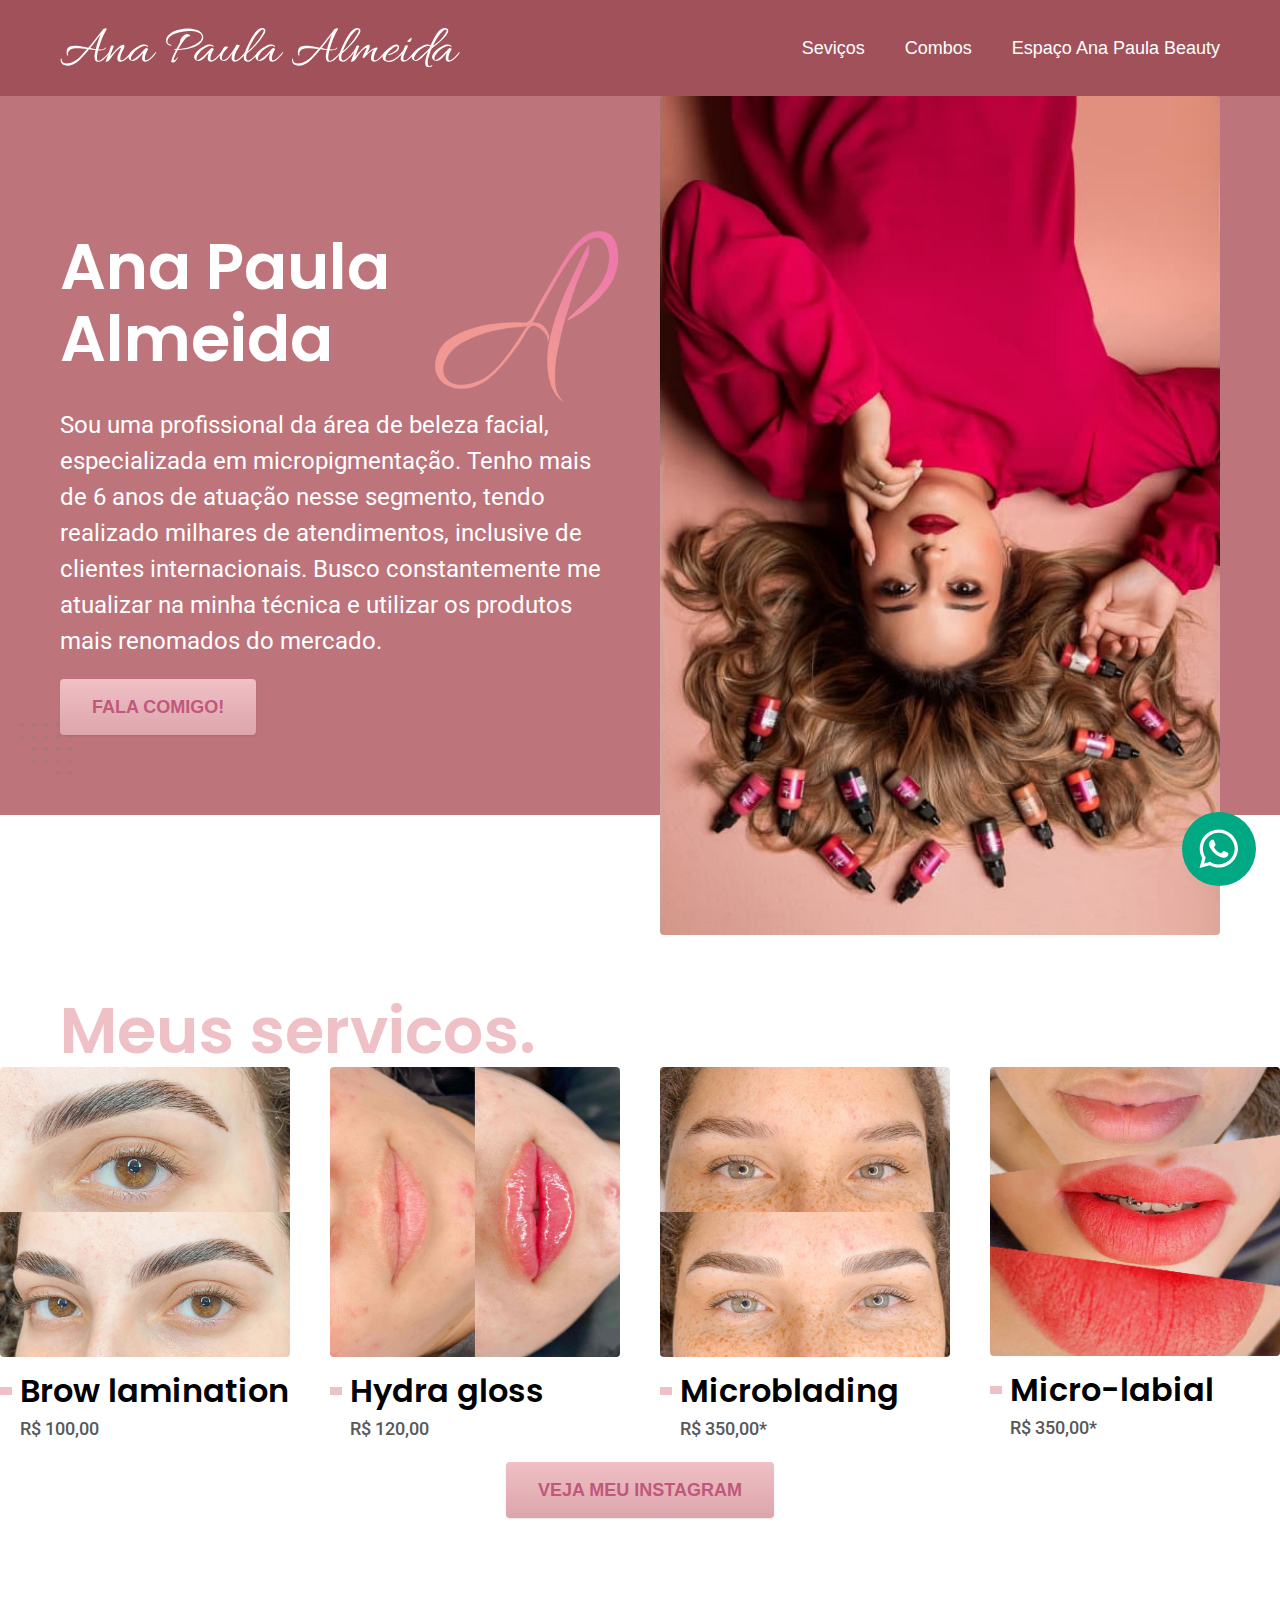
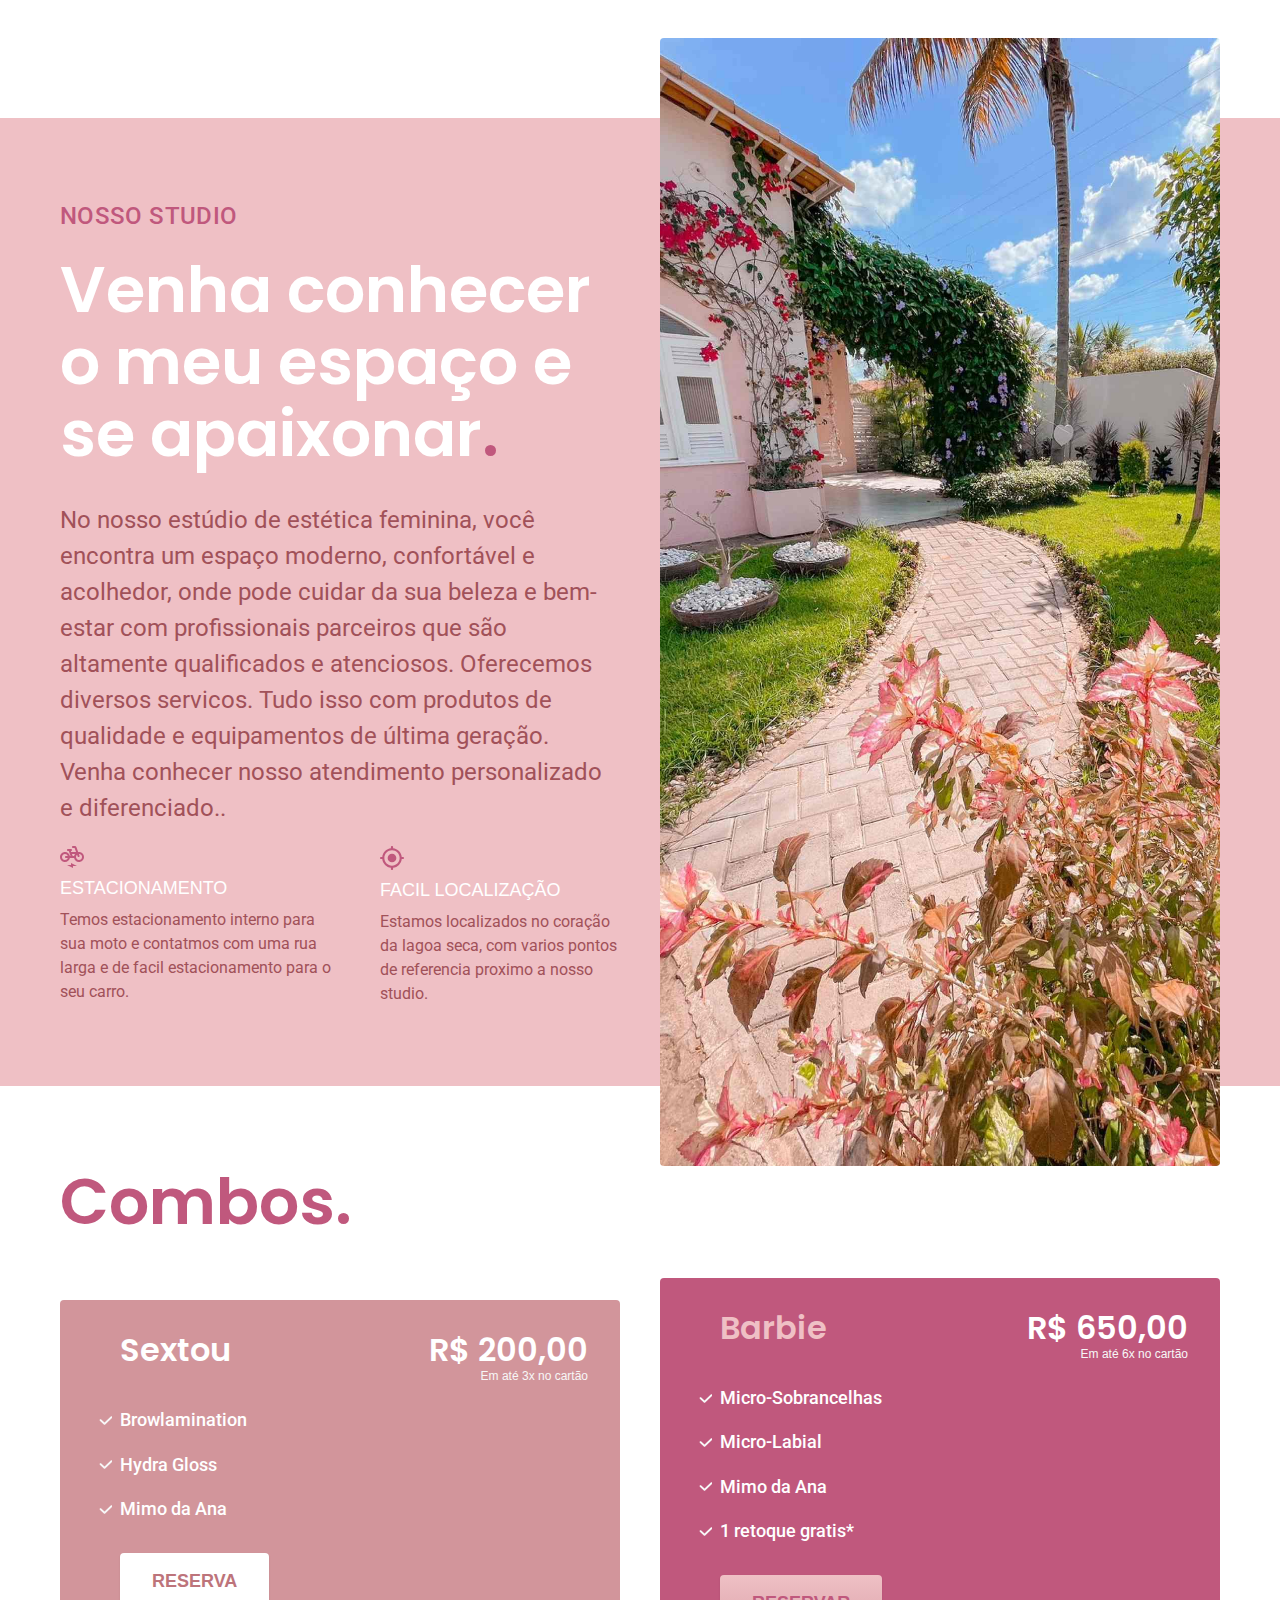
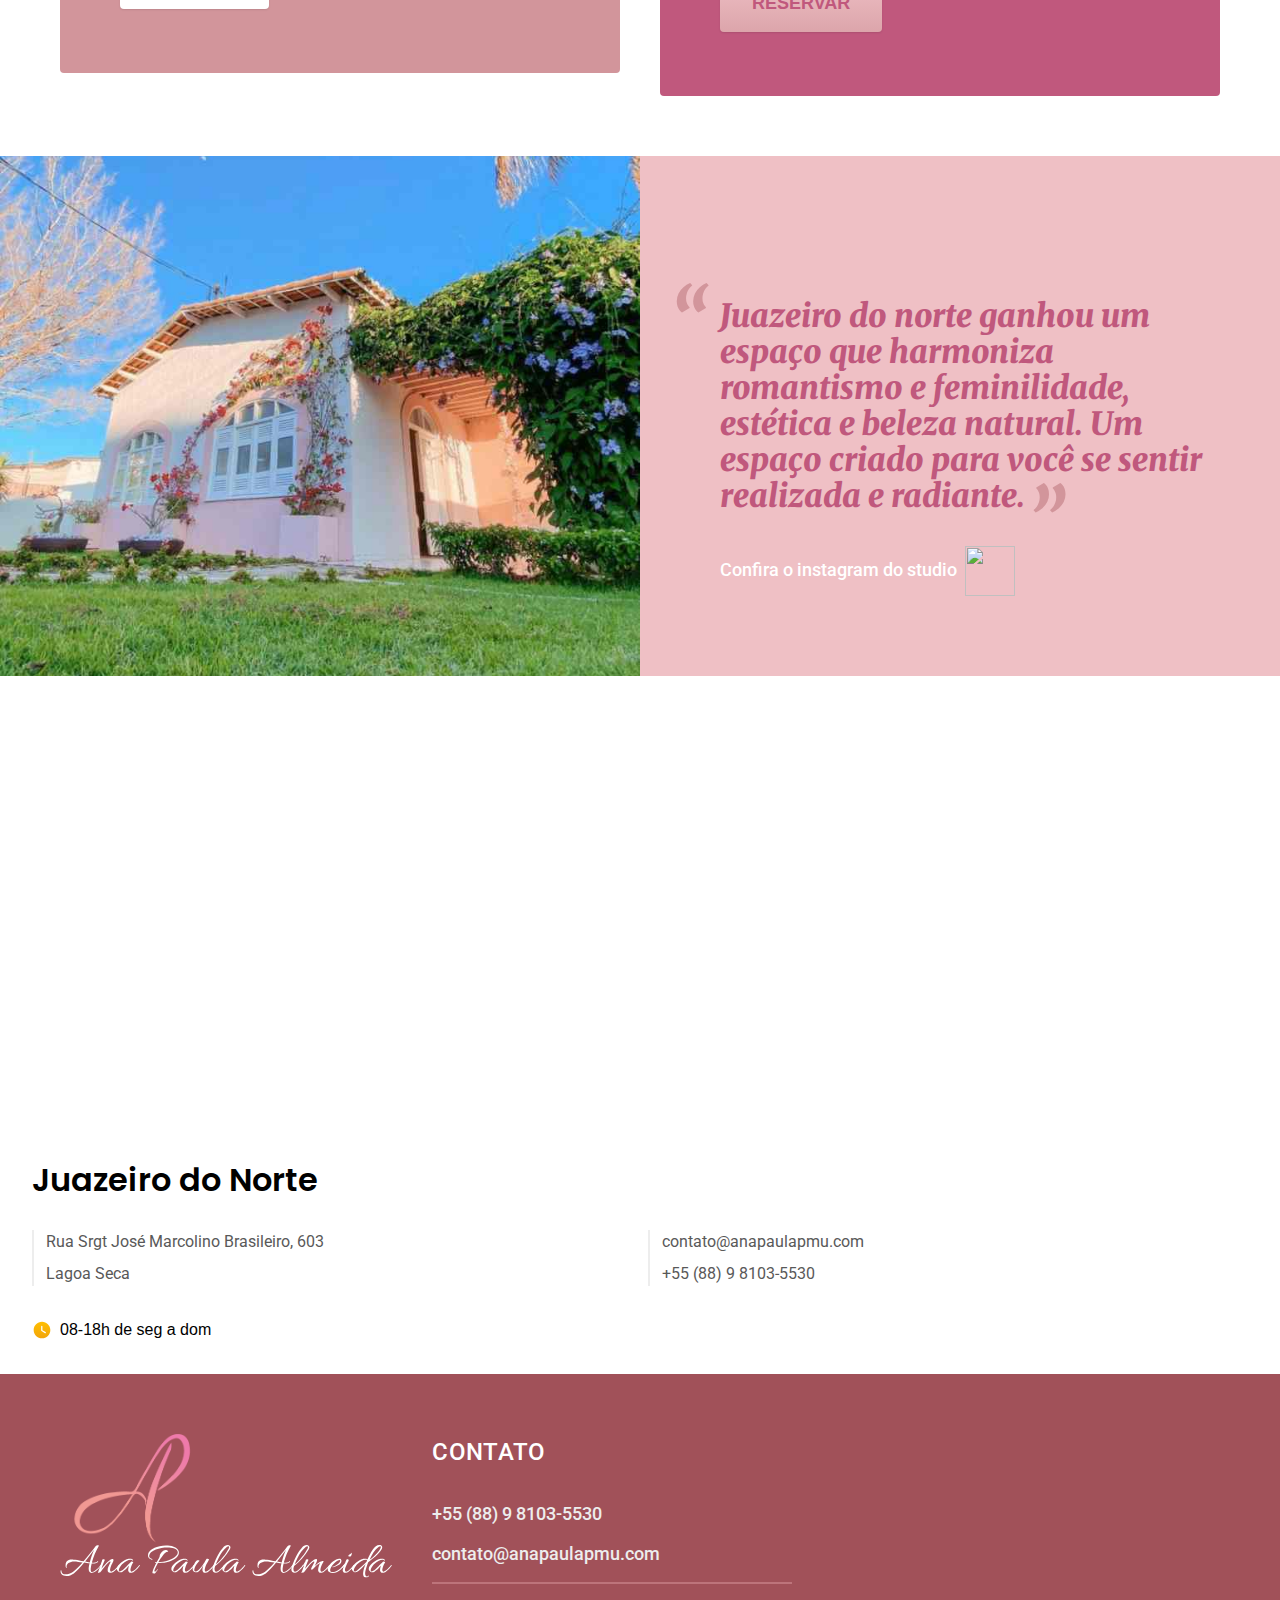
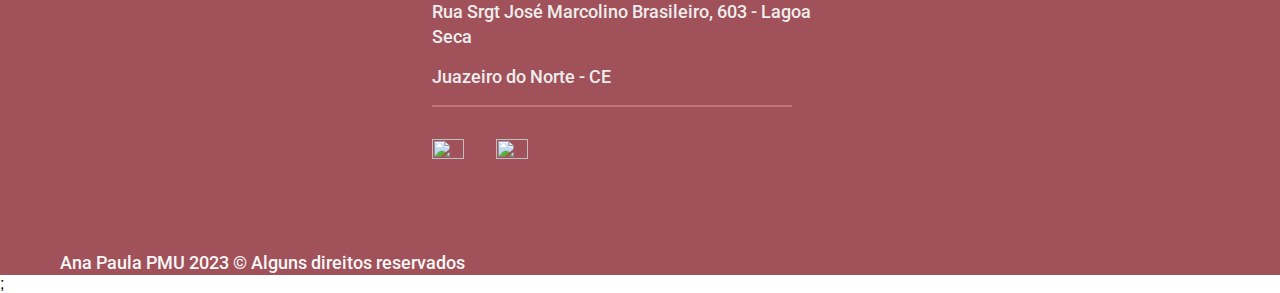
==== commit 2f4c7673: "implementação do menu no site de ana paula mais a refatoração do codigo na section serviços" ====
--- a/index.html
+++ b/index.html
@@ -25,10 +25,10 @@
 
             <nav aria-label="primaria">
                 <ul class="header-menu font-1-m cor-0">
-                    <li><a href="./">Sobrancelhas</a></li>
-                    <li><a href="./">Labios</a></li>
-                    <li><a href="./">Cursos</a></li>
-                    <li><a href="./">Contato</a></li>
+                    <li><a href="#servico">Seviços</a></li>
+                    <li><a href="#combos">Combos</a></li>
+                    <li><a href="#espaco">Espaço Ana Paula Beauty</a></li>
+                    <!-- <li><a href="">Cursos</a></li> -->
                 </ul>
             </nav>
         </div>
@@ -47,56 +47,41 @@
                     especializada em micropigmentação. Tenho mais de 6 anos de atuação nesse segmento, tendo realizado
                     milhares de atendimentos, inclusive de clientes internacionais. Busco constantemente me atualizar na
                     minha técnica e utilizar os produtos mais renomados do mercado.</p>
-                <a class="btn-style-1 .fadeInDown"
-                    href="https://api.whatsapp.com/send?phone=+5588981035530&text=Olá%2C+Ana%21%0A%0AGostaria+de+saber+sobre..."
-                    target="_blank" data-anime="600">Fala Comigo!</a>
+                <a class="btn-style-1 .fadeInDown" href="https://api.whatsapp.com/send?phone=+5588981035530&text=Olá%2C+Ana%21%0A%0AGostaria+de+saber+sobre..." target="_blank" data-anime="600">Fala Comigo!</a>
             </div>
             <picture data-anime="800" class=".fadeInDown">
 
-                <img src="img/fotos/img-intro.jpg" alt="bicicleta preta" width="1280" height="1600">
+                <img src="img/fotos/img-intro.jpg" alt="servico preta" width="1280" height="1600">
             </picture>
         </div>
     </main>
 
-    <article class="bicicletas-lista">
-        <h2 class="font-1-xxl interface cor-p1">Meus Serviços.</h2>
-
-        <ul class="bicicletas-lista-items">
-            <li>
-                <a href="./bicicletas/magic.html">
-                    <img src="./img/serviços/brow-lamination.jpg" width="920" height="1040"
-                        alt="procedimento brow lamination">
-                    <h3 class="font-1-xl">Brow lamination</h3>
-                    <span class="font-2-m cor-8">R$ 100,00</span>
-                </a>
-            </li>
-            <li>
-                <a href="./bicicletas/nimbus.html">
-                    <img src="./img/serviços/hydra-gloss.jpg" width="920" height="1040" alt="procedimento hydra-gloss">
-                    <h3 class="font-1-xl">Hydra gloss</h3>
-                    <span class="font-2-m cor-8">R$ 120,00</span>
-                </a>
-            </li>
-            <li>
-                <a href="./bicicletas/nebula.html">
-                    <img src="./img/serviços/micro-sobrancelhas.jpg" width="920" height="1040"
-                        alt="procedimento micro-sobrancelhas">
-                    <h3 class="font-1-xl">Microblading</h3>
-                    <span class="font-2-m cor-8">R$ 350,00*</span>
-                </a>
-            </li>
-            <li>
-                <a href="./bicicletas/nebula.html">
-                    <img src="./img/serviços/micro-labial.jpg" width="920" height="1040"
-                        alt="procedimento micro-labial">
-                    <h3 class="font-1-xl">Micro-labial</h3>
-                    <span class="font-2-m cor-8">R$ 350,00*</span>
-                </a>
+    <article id="servico" class="lista-servico">
+        <h2 class="font-1-xxl interface cor-p1">Meus servicos.</h2>
+
+        <ul class="lista-servico-items">
+            <li>
+                <img src="./img/servicos/brow-lamination.jpg" width="920" height="1040" alt="procedimento brow lamination">
+                <h3 class="font-1-xl">Brow lamination</h3>
+                <span class="font-2-m cor-8">R$ 100,00</span>
+            </li>
+            <li>
+                <img src="./img/servicos/hydra-gloss.jpg" width="920" height="1040" alt="procedimento hydra-gloss">
+                <h3 class="font-1-xl">Hydra gloss</h3>
+                <span class="font-2-m cor-8">R$ 120,00</span>
+            </li>
+            <li>
+                <img src="./img/servicos/micro-sobrancelhas.jpg" width="920" height="1040" alt="procedimento micro-sobrancelhas">
+                <h3 class="font-1-xl">Microblading</h3>
+                <span class="font-2-m cor-8">R$ 350,00*</span>
+            </li>
+            <li>
+                <img src="./img/servicos/micro-labial.jpg" width="920" height="1040" alt="procedimento micro-labial">
+                <h3 class="font-1-xl">Micro-labial</h3>
+                <span class="font-2-m cor-8">R$ 350,00*</span>
             </li>
         </ul>
-        <a class="btn-style-1 .fadeInDown interface"
-        href="https://www.instagram.com/anapaula_pmu_artist/"
-        target="_blank" data-anime="600">Veja meu instagram</a>
+        <a class="btn-style-1 .fadeInDown interface" href="https://www.instagram.com/anapaula_pmu_artist/" target="_blank" data-anime="600">Veja meu instagram</a>
 
     </article>
 
@@ -108,7 +93,7 @@
                 </h2>
                 <p class="font-2-l cor-p4">No nosso estúdio de estética feminina, você encontra um espaço moderno,
                     confortável e acolhedor, onde pode cuidar da sua beleza e bem-estar com profissionais parceiros que
-                    são altamente qualificados e atenciosos. Oferecemos diversos serviços. Tudo isso com produtos de
+                    são altamente qualificados e atenciosos. Oferecemos diversos servicos. Tudo isso com produtos de
                     qualidade e equipamentos de última geração. Venha conhecer nosso atendimento personalizado e
                     diferenciado..</p>
 
@@ -136,7 +121,7 @@
     </article>
 
 
-    <article class="">
+    <article id="combos" class="">
         <div class="combos interface">
             <h2 class="font-1-xxl cor-p5">Combos.</h2>
             <div class="combos-item-1">
@@ -148,9 +133,7 @@
                     <li>Mimo da Ana</li>
 
                 </ul>
-                <a class="btn-style-2"
-                    href="https://api.whatsapp.com/send?phone=+5588981035530&text=Oi%2C+Ana%21%0A%0AGostaria+de+reserva+o+combo+Sextou%21"
-                    target="_blank">Reserva</a>
+                <a class="btn-style-2" href="https://api.whatsapp.com/send?phone=+5588981035530&text=Oi%2C+Ana%21%0A%0AGostaria+de+reserva+o+combo+Sextou%21" target="_blank">Reserva</a>
             </div>
             <div class="combos-item-2">
                 <h3 class="font-1-xl cor-p1">Barbie</h3>
@@ -162,12 +145,12 @@
                     <li>1 retoque gratis*</li>
 
                 </ul>
-                <a class="btn-style-1" href="./orcamento.html">RESERVAR</a>
+                <a class="btn-style-1" href="https://api.whatsapp.com/send?phone=+5488981035530&text=Ol%C3%A1%2C+Ana%21%0A%0AGostaria+de+reservar+o+combo+Barbie%2C+como+funciona%3F" target="_blank">RESERVAR</a>
             </div>
         </div>
     </article>
 
-    <section class="studio" aria-label="studio">
+    <section id="espaco" class="studio" aria-label="studio">
         <div>
             <img src="./img/fotos/studio.jpg" width="1560" height="1360" alt="Casa rosa">
         </div>
@@ -189,10 +172,7 @@
     </section>
 
     <div class="localizacao">
-        <iframe
-            src="https://www.google.com/maps/embed?pb=!1m18!1m12!1m3!1d3957.947407313381!2d-39.32941671453021!3d-7.246826180751166!2m3!1f0!2f0!3f0!3m2!1i1024!2i768!4f13.1!3m3!1m2!1s0x7a182728729c78d%3A0x4cdc9a3bdfa60a88!2sCenter%20Miss%20Belle!5e0!3m2!1spt-BR!2sbr!4v1701208913559!5m2!1spt-BR!2sbr"
-            width="100%" height="450" style="border:0;" allowfullscreen="" loading="lazy"
-            referrerpolicy="no-referrer-when-downgrade"></iframe>
+        <iframe src="https://www.google.com/maps/embed?pb=!1m18!1m12!1m3!1d3957.947407313381!2d-39.32941671453021!3d-7.246826180751166!2m3!1f0!2f0!3f0!3m2!1i1024!2i768!4f13.1!3m3!1m2!1s0x7a182728729c78d%3A0x4cdc9a3bdfa60a88!2sCenter%20Miss%20Belle!5e0!3m2!1spt-BR!2sbr!4v1701208913559!5m2!1spt-BR!2sbr" width="100%" height="450" style="border:0;" allowfullscreen="" loading="lazy" referrerpolicy="no-referrer-when-downgrade"></iframe>
         <div class="lojas-conteudo">
             <h3 class="font-1-xl">Juazeiro do Norte</h3>
             <div class="lojas-dados font-2-s cor-8">
@@ -235,7 +215,7 @@
 
                 </div>
             </div>
-            <div class="footer-informacoes">
+            <!-- <div class="footer-informacoes">
                 <h3 class="font-2-l-b cor-0">Informações</h3>
                 <nav>
                     <ul class="font-1-m cor-1">
@@ -244,7 +224,7 @@
                         <li><a href="./">Cursos</a></li>
                     </ul>
                 </nav>
-            </div>
+            </div> -->
             <p class=" footer-copy font-2-m cor-1">Ana Paula PMU 2023 © Alguns direitos reservados</p>
         </div>
     </footer>
--- a/css/style.css
+++ b/css/style.css
@@ -7,7 +7,7 @@
 /* ------global------- */
 @import "./global/global.css";
 @import "./global/header.css";
-@import "global/footer.css";
+@import "./global/footer.css";
 
 /* ------utilidades------- */
 @import "./utilidades/cores.css";
@@ -22,13 +22,13 @@
 @import "./home/studio.css";
 
 
-/* -----bicicletas---- */
-@import "./bicicletas/bicicletas-lista.css";
-@import "./bicicletas/biciletas.css";
+/* -----servico---- */
+@import "./servico/servico-lista.css";
+@import "./servico/servico.css";
 
-/* -----bicicleta ----- */
-@import "./bicicleta/bicicleta.css";
-@import "./bicicleta/seguro.css";
+/* -----servico ----- */
+@import "./servico/servico.css";
+@import "./servico/seguro.css";
 
 /*------ contato -----*/
 @import "./contato/contato.css";
--- a/css/style.css
+++ b/css/style.css
@@ -7,7 +7,7 @@
 /* ------global------- */
 @import "./global/global.css";
 @import "./global/header.css";
-@import "global/footer.css";
+@import "./global/footer.css";
 
 /* ------utilidades------- */
 @import "./utilidades/cores.css";
@@ -22,13 +22,13 @@
 @import "./home/studio.css";
 
 
-/* -----bicicletas---- */
-@import "./bicicletas/bicicletas-lista.css";
-@import "./bicicletas/biciletas.css";
+/* -----servico---- */
+@import "./servico/servico-lista.css";
+@import "./servico/servico.css";
 
-/* -----bicicleta ----- */
-@import "./bicicleta/bicicleta.css";
-@import "./bicicleta/seguro.css";
+/* -----servico ----- */
+@import "./servico/servico.css";
+@import "./servico/seguro.css";
 
 /*------ contato -----*/
 @import "./contato/contato.css";
